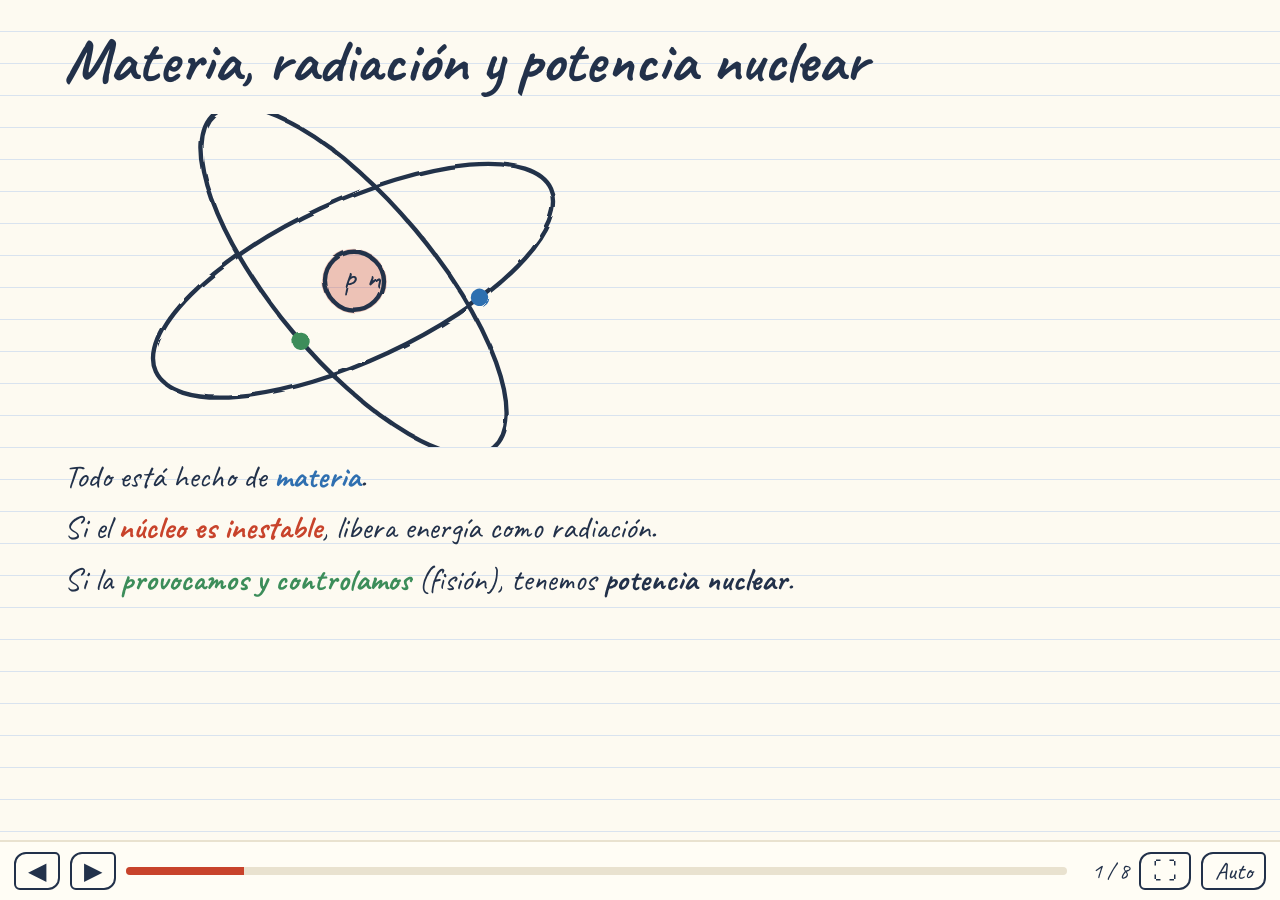
==== index.html @ 8aaf05f2 "feat: Agregando proyeto" ====
<!DOCTYPE html>
<html lang="es">
<head>
<meta charset="UTF-8">
<meta name="viewport" content="width=device-width, initial-scale=1, viewport-fit=cover">
<title>Radiación y potencia nuclear</title>
<link href="https://fonts.googleapis.com/css2?family=Caveat:wght@500;700&display=swap" rel="stylesheet">
<style>
:root{--paper:#fdfaf1;--ink:#22314a;--red:#c8432b;--blue:#2f6fb0;--green:#3c8d5a;--soft:#e9e2cf}
*{box-sizing:border-box}
html,body{margin:0;height:100%}
body{background:var(--paper);background-image:repeating-linear-gradient(to bottom,transparent 0 31px,#d9e3ef 31px 32px);color:var(--ink);font-family:'Caveat','Comic Sans MS',cursive;font-size:26px;overflow:hidden}
#stage{position:absolute;top:0;left:0;right:0;bottom:60px}
.scene{position:absolute;inset:3vh 5vw;opacity:0;transform:translateY(12px) rotate(-.3deg);transition:opacity .5s,transform .5s;pointer-events:none;overflow:auto;padding-bottom:20px}
.scene.on{opacity:1;transform:none;pointer-events:auto}
h1,h2{margin:0 0 .3em;line-height:1.1;font-weight:700}
h1{font-size:clamp(36px,7vw,62px)}
h2{font-size:clamp(30px,5.5vw,46px)}
h2::after{content:"";display:block;width:min(300px,70%);height:6px;margin-top:2px;background:url("data:image/svg+xml,%3Csvg xmlns='http://www.w3.org/2000/svg' viewBox='0 0 300 10'%3E%3Cpath d='M2 6 Q80 1 150 5 T298 4' stroke='%23c8432b' stroke-width='4' fill='none' stroke-linecap='round'/%3E%3C/svg%3E") no-repeat left/contain}
.note{font-size:clamp(23px,4vw,32px);line-height:1.35;margin:.25em 0}
.hl{color:var(--red);font-weight:700}.bl{color:var(--blue);font-weight:700}.gr{color:var(--green);font-weight:700}
.fig{width:100%;max-width:580px;height:auto;display:block;margin:.3em 0}
.t{font-family:Caveat,cursive;font-size:23px;fill:var(--ink);stroke:none}
.ink{fill:none;stroke:var(--ink);stroke-width:3;stroke-linecap:round;stroke-linejoin:round;stroke-dasharray:1;stroke-dashoffset:1;transition:stroke-dashoffset 1.1s ease}
.on .ink{stroke-dashoffset:0}
.ln{fill:none;stroke-dasharray:1;stroke-dashoffset:1;transition:stroke-dashoffset .8s ease}
.pop{opacity:0;transform:scale(.4);transform-box:fill-box;transform-origin:center;transition:all .5s cubic-bezier(.3,1.6,.5,1)}
.on .pop{opacity:1;transform:none}
.fade{opacity:0;transition:opacity .6s}
.on .fade{opacity:1}
.reveal{opacity:0;transform:translateX(-10px);transition:opacity .5s,transform .5s}
.on .reveal{opacity:1;transform:none}
.d1{transition-delay:.5s!important}.d2{transition-delay:1.2s!important}.d3{transition-delay:2s!important}.d4{transition-delay:2.8s!important}
.nd{opacity:0;transition:opacity .5s}.nd.v{opacity:1}
.box{display:inline-block;border:3px solid var(--ink);padding:.15em .6em;margin:.2em;border-radius:14px 6px 16px 8px/8px 16px 6px 14px;background:#fff9}
.row{display:flex;gap:10px;flex-wrap:wrap;align-items:center;margin:.5em 0}
.btn{font:inherit;font-size:22px;background:#fffdf5;border:2px solid var(--ink);border-radius:12px 5px 12px 6px;padding:2px 12px;cursor:pointer;color:var(--ink)}
.btn.sel,.btn:active{background:var(--ink);color:#fff}
.card{display:inline-block;min-width:150px;border:3px dashed var(--ink);border-radius:18px 8px 16px 10px/10px 18px 8px 16px;padding:.3em .7em;cursor:pointer;background:#fff8}
.card.sel{border-style:solid;background:#fff2d6}
input[type=range]{width:min(320px,80%);accent-color:var(--red)}
.bar{height:16px;border:2px solid var(--ink);border-radius:8px;overflow:hidden;max-width:320px;background:#fff}
.bar i{display:block;height:100%;width:0;background:var(--green);transition:width .4s}
.ck{display:inline-block;width:28px;height:28px;border:3px solid var(--ink);border-radius:6px;vertical-align:middle;margin-right:8px;position:relative}
.item.on .ck::after{content:"✓";position:absolute;left:4px;top:-8px;font-size:34px;color:var(--red)}
.item{display:block;font-size:28px;background:none;border:none;font-family:inherit;color:var(--ink);cursor:pointer;padding:4px 0;text-align:left}
@keyframes spin{to{transform:rotate(360deg)}}
.blades{transform-box:view-box;transform-origin:280px 110px;animation:spin 1.2s linear infinite;animation-play-state:paused}
.blades.go{animation-play-state:running}
#nav{position:fixed;bottom:0;left:0;right:0;height:60px;display:flex;align-items:center;gap:10px;padding:0 14px;background:#fffdf5;border-top:2px solid var(--soft)}
#nav .btn{font-size:24px}
#fillw{flex:1;height:8px;background:var(--soft);border-radius:6px;overflow:hidden}
#fill{height:100%;width:0;background:var(--red);transition:width .3s}
#cnt{font-size:22px;min-width:52px;text-align:right}
</style>
</head>
<body>
<svg width="0" height="0" style="position:absolute">
  <filter id="rough" x="-5%" y="-5%" width="110%" height="110%"><feTurbulence type="fractalNoise" baseFrequency="0.04" numOctaves="2" seed="4"/><feDisplacementMap in="SourceGraphic" scale="3"/></filter>
</svg>

<div id="stage">

<!-- 1 -->
<section class="scene on">
  <h1>Materia, radiación y potencia nuclear</h1>
  <svg class="fig" viewBox="0 0 400 230"><g filter="url(#rough)">
    <g transform="rotate(-25 200 115)">
      <path id="o1" d="M50 115a150 55 0 1 0 300 0a150 55 0 1 0-300 0" class="ink" pathLength="1"/>
      <circle r="6" fill="#2f6fb0" stroke="none"><animateMotion dur="3.2s" repeatCount="indefinite"><mpath href="#o1"/></animateMotion></circle>
    </g>
    <g transform="rotate(50 200 115)">
      <path id="o2" d="M50 115a150 55 0 1 0 300 0a150 55 0 1 0-300 0" class="ink" pathLength="1" style="transition-delay:.3s"/>
      <circle r="6" fill="#3c8d5a" stroke="none"><animateMotion dur="4.4s" repeatCount="indefinite"><mpath href="#o2"/></animateMotion></circle>
    </g>
    <circle cx="200" cy="115" r="22" fill="#c8432b" fill-opacity=".3" stroke="none" class="pop d2"/>
    <path d="M180 115a20 20 0 1 0 40 0a20 20 0 1 0-40 0" class="ink" pathLength="1" style="transition-delay:.8s"/>
    <text x="193" y="120" class="t fade d3">p n</text>
  </g></svg>
  <p class="note reveal d1">Todo está hecho de <span class="bl">materia</span>.</p>
  <p class="note reveal d2">Si el <span class="hl">núcleo es inestable</span>, libera energía como radiación.</p>
  <p class="note reveal d3">Si la <span class="gr">provocamos y controlamos</span> (fisión), tenemos <b>potencia nuclear</b>.</p>
</section>

<!-- 2 -->
<section class="scene">
  <h2>Radiación: ¿qué la detiene?</h2>
  <p class="note">Toca un material y mira qué partículas atraviesan.</p>
  <div class="row">
    <button class="btn mbtn" data-m="papel">papel</button>
    <button class="btn mbtn" data-m="aluminio">aluminio</button>
    <button class="btn mbtn" data-m="plomo">plomo</button>
  </div>
  <svg class="fig" viewBox="0 0 420 210"><g filter="url(#rough)">
    <circle cx="60" cy="110" r="26" fill="#c8432b" fill-opacity=".2" stroke="none" class="pop"/>
    <text x="52" y="117" class="t">núcleo</text>
    <path id="r-a" pathLength="100" stroke="#c8432b" stroke-width="5" fill="none" stroke-linecap="round"/>
    <path id="r-b" pathLength="100" stroke="#2f6fb0" stroke-width="3" fill="none" stroke-linecap="round"/>
    <path id="r-g" pathLength="100" stroke="#3c8d5a" stroke-width="3" fill="none" stroke-linecap="round"/>
    <rect id="bar" x="164" y="30" width="12" height="165" rx="2" stroke="#22314a" stroke-width="2"/>
    <text id="bartxt" x="150" y="25" class="t"></text>
    <text x="300" y="22" class="t">α  β  γ</text>
  </g></svg>
  <p class="note" id="res"></p>
  <p class="note reveal d2">Las <span class="hl">α</span> son núcleos de helio y son pesadas: se frenan con papel. Las <span class="bl">β</span> son electrones: aluminio. Las <span class="gr">γ</span> son ondas: necesitan plomo o concreto.</p>
</section>

<!-- 3 -->
<section class="scene">
  <h2>Fisión: la cadena</h2>
  <p class="note">Toca “siguiente generación” y mira cómo se multiplican los neutrones.</p>
  <div class="row"><button class="btn" id="fire">▶ Siguiente generación</button><button class="btn" id="fres">↺ Reiniciar</button></div>
  <svg class="fig" id="fis" viewBox="0 0 520 240"><g filter="url(#rough)">
    <text x="10" y="36" class="t">n →</text>
  </g></svg>
  <p class="note" id="ftxt">Un neutrón parte un núcleo de U-235.</p>
  <p class="note">Salen <span class="hl">2 o 3 neutrones</span> nuevos. Con <b>masa crítica</b> cada generación tiene más que la anterior.</p>
</section>

<!-- 4 -->
<section class="scene">
  <h2>Bomba vs reactor</h2>
  <p class="note">Misma física. La diferencia es el control: mueve las <b>barras de control</b>.</p>
  <div class="row"><span class="note">Barras dentro:</span><input type="range" id="rod" min="0" max="100" value="0"><b id="rodv" class="note">0%</b></div>
  <svg class="fig" viewBox="0 0 520 250"><g filter="url(#rough)">
    <rect x="30" y="30" width="170" height="200" rx="10" class="ink" pathLength="1"/>
    <rect x="50" y="50" width="130" height="160" fill="#c8432b" fill-opacity=".12" stroke="none"/>
    <rect id="rod1" x="72" y="34" width="20" height="10" fill="#22314a"/>
    <rect id="rod2" x="128" y="34" width="20" height="10" fill="#22314a"/>
    <text x="40" y="250" class="t">reactor</text>
    <path d="M250 200 H500 M250 180 V200" class="ink" pathLength="1"/>
    <text id="kt" x="250" y="40" class="t"></text>
    <rect id="b0" x="270" y="180" width="26" height="10" fill="#2f6fb0"/>
    <rect id="b1" x="308" y="180" width="26" height="10" fill="#2f6fb0"/>
    <rect id="b2" x="346" y="180" width="26" height="10" fill="#2f6fb0"/>
    <rect id="b3" x="384" y="180" width="26" height="10" fill="#2f6fb0"/>
    <rect id="b4" x="422" y="180" width="26" height="10" fill="#2f6fb0"/>
    <rect id="b5" x="460" y="180" width="26" height="10" fill="#2f6fb0"/>
  </g></svg>
  <p class="note" id="ktxt"></p>
  <p class="note reveal">Sin control, en una bomba k es mayor que 1 y la cadena crece sin freno.</p>
</section>

<!-- 5 -->
<section class="scene">
  <h2>El reactor es una máquina de vapor</h2>
  <p class="note">Solo cambia la fuente de calor. Enciende el reactor y sigue la energía.</p>
  <div class="row"><button class="btn" id="rOn">Encender reactor</button></div>
  <svg class="fig" viewBox="0 0 600 230"><g filter="url(#rough)">
    <rect x="20" y="70" width="110" height="100" rx="10" class="ink" pathLength="1"/>
    <text x="34" y="125" class="t" fill="#c8432b">reactor</text>
    <path id="steam" d="M130 100 H250" stroke="#7fb2e0" stroke-width="10" fill="none" stroke-linecap="round" opacity=".5"/>
    <g id="vap"><circle r="5" fill="#2f6fb0" stroke="none"><animateMotion dur="1.4s" repeatCount="indefinite"><mpath href="#steam"/></animateMotion></circle>
    <circle r="5" fill="#2f6fb0" stroke="none"><animateMotion dur="1.4s" begin="-.7s" repeatCount="indefinite"><mpath href="#steam"/></animateMotion></circle></g>
    <text x="140" y="88" class="t" fill="#2f6fb0">vapor</text>
    <circle cx="280" cy="110" r="40" class="ink" pathLength="1"/>
    <g id="blades" class="blades"><path d="M280 110 L310 90 M280 110 L270 140 M280 110 L250 115 M280 110 L300 130" stroke="#22314a" stroke-width="5" stroke-linecap="round"/></g>
    <text x="250" y="180" class="t">turbina</text>
    <path d="M320 110 H340" class="ink" pathLength="1"/>
    <rect x="340" y="75" width="90" height="70" rx="8" class="ink" pathLength="1"/>
    <text x="350" y="116" class="t" fill="#3c8d5a">generador</text>
    <path d="M430 110 H480" class="ink" pathLength="1"/>
    <path d="M480 115 L500 115 L505 100 L515 100 Z" fill="none" stroke="#22314a" stroke-width="3"/>
    <path id="bulbg" d="M 480 60 Q 530 30 550 60 M485 40 L 500 55 M 540 40 L 525 55" stroke="#f2c94c" stroke-width="3" fill="none" opacity="0"/>
    <circle id="bulb" cx="510" cy="130" r="22" fill="none" stroke="#22314a" stroke-width="3"/>
    <text x="480" y="180" class="t" fill="#3c8d5a">luz</text>
  </g></svg>
  <p class="note reveal d1">La turbina mueve el generador y ahí se produce la <span class="gr">electricidad</span>.</p>
</section>

<!-- 6 -->
<section class="scene">
  <h2>Medicina</h2>
  <p class="note">Elige una aplicación:</p>
  <div class="row" id="cards">
    <span class="card sel" data-k="diag">diagnóstico</span>
    <span class="card" data-k="rad">radioterapia</span>
    <span class="card" data-k="tir">yodo-131</span>
    <span class="card" data-k="est">esterilización</span>
  </div>
  <svg class="fig" id="medsvg" viewBox="0 0 420 220"></svg>
  <p class="note" id="medtxt"></p>
  <p class="note hl">Siempre con dosis controlada.</p>
</section>

<!-- 7 -->
<section class="scene">
  <h2>Fórmulas clave</h2>
  <p class="note" style="font-size:clamp(44px,9vw,76px)"><span class="hl">E = m c²</span></p>
  <div class="row"><span class="note">masa:</span><input type="range" id="mass" min="0" max="10" step="0.5" value="1"><b id="massv" class="note">1 g</b></div>
  <p class="note" id="eout"></p>
  <div class="row"><span class="note">trabajo útil (de 100 J de calor):</span><input type="range" id="util" min="0" max="60" value="30"><b id="utilv" class="note">30 J</b></div>
  <div class="bar" style="max-width:340px"><i id="effbar"></i></div>
  <p class="note">Eficiencia = trabajo útil / calor de entrada: <b id="eff"></b></p>
  <p class="note reveal">En reacciones nucleares se conservan <span class="bl">A</span> (número másico) y la <span class="bl">carga</span>.</p>
</section>

<!-- 8 -->
<section class="scene">
  <h2>Para repasar</h2>
  <p class="note">Marca lo que ya puedes explicar:</p>
  <button class="item" data-i><span class="ck"></span>fisión y cadena</button>
  <button class="item" data-i><span class="ck"></span>masa crítica y exponencial</button>
  <button class="item" data-i><span class="ck"></span>bomba vs reactor (control)</button>
  <button class="item" data-i><span class="ck"></span>reactor → vapor → turbina → luz</button>
  <button class="item" data-i><span class="ck"></span>α, β y γ con sus barreras</button>
  <p class="note" id="done">Pregúntate: ¿qué controla la cadena?</p>
</section>

</div>

<div id="nav">
  <button class="btn" id="prev">◀</button>
  <button class="btn" id="next">▶</button>
  <div id="fillw"><div id="fill"></div></div>
  <span id="cnt">1 / 8</span>
  <button class="btn" id="full" title="Pantalla completa">⛶</button>
  <button class="btn" id="auto">Auto</button>
</div>

<script>
const $=s=>document.querySelector(s), $$=s=>[...document.querySelectorAll(s)];
const NS='http://www.w3.org/2000/svg';
const mk=(t,a)=>{const e=document.createElementNS(NS,t);for(const k in a)e.setAttribute(k,a[k]);return e};

/* ---------- navegación ---------- */
const scenes=$$('.scene');let cur=0,auto=false,timer=null;
function show(i){cur=(i+scenes.length)%scenes.length;scenes.forEach((s,k)=>s.classList.toggle('on',k===cur));
  $('#cnt').textContent=(cur+1)+' / '+scenes.length;$('#fill').style.width=((cur+1)/scenes.length*100)+'%';$('#auto').classList.toggle('sel',auto);}
function go(d){show(cur+d)}
$('#next').onclick=()=>go(1);$('#prev').onclick=()=>go(-1);
$('#auto').onclick=()=>{auto=!auto;clearInterval(timer);if(auto)timer=setInterval(()=>go(1),14000);show(cur)};
document.addEventListener('keydown',e=>{if(e.key==='ArrowRight'||e.key===' ')go(1);if(e.key==='ArrowLeft')go(-1);if(e.key==='f'||e.key==='F')toggleFull()});
function toggleFull(){if(!document.fullscreenElement){(document.documentElement.requestFullscreen||(()=>{})).call(document.documentElement)}else{document.exitFullscreen()}}
$('#full').onclick=toggleFull;
let tx=null;document.addEventListener('touchstart',e=>tx=e.touches[0].clientX);
document.addEventListener('touchend',e=>{if(tx===null)return;const d=e.changedTouches[0].clientX-tx;if(Math.abs(d)>60)go(d<0?1:-1);tx=null});

/* ---------- 2: radiación ---------- */
const RAYS=[{id:'a',y:90,amp:0,n:'α'},{id:'b',y:130,amp:5,n:'β'},{id:'g',y:170,amp:9,n:'γ'}];
const MAT={papel:{x:170,c:'#e8d9b0',s:['a']},aluminio:{x:235,c:'#b9c6d3',s:['a','b']},plomo:{x:300,c:'#6b6b78',s:['a','b','g']}};
RAYS.forEach(r=>{let d=`M90 ${r.y}`;for(let x=94;x<=400;x+=4)d+=` L${x} ${(r.y+r.amp*Math.sin(x/5)).toFixed(1)}`;$('#r-'+r.id).setAttribute('d',d)});
function setMat(k){const M=MAT[k],bar=$('#bar');bar.setAttribute('x',M.x-6);bar.setAttribute('fill',M.c);
  const bt=$('#bartxt');bt.setAttribute('x',M.x-22);bt.textContent=k;
  const pass=[],stop=[];
  RAYS.forEach(r=>{const hit=M.s.includes(r.id),p=$('#r-'+r.id);
    p.setAttribute('stroke-dasharray',(hit?(M.x-90)/310*100:100).toFixed(1)+' 100');
    (hit?stop:pass).push(r.n)});
  $('#res').innerHTML=`<span class="gr">Atraviesan: ${pass.length?pass.join(', '):'ninguna'}</span> · <span class="hl">Se detienen: ${stop.join(', ')}</span>`;
  $$('.mbtn').forEach(b=>b.classList.toggle('sel',b.dataset.m===k));}
$$('.mbtn').forEach(b=>b.onclick=()=>setMat(b.dataset.m));setMat('papel');

/* ---------- 3: fisión ---------- */
const fis=$('#fis'),X=[60,190,320,450];
const Y=g=>Array.from({length:2**g},(_,i)=>30+(i+.5)*(190/2**g));
for(let g=0;g<4;g++)Y(g).forEach(y=>fis.appendChild(mk('circle',{cx:X[g],cy:y,r:13,fill:'#2f6fb0','fill-opacity':.25,stroke:'#2f6fb0','stroke-width':3,class:'nd g'+g+(g===0?' v':'')})));
let fgen=0;
const FT=['Un neutrón parte un núcleo de U-235.','Cada núcleo partido libera 2 neutrones: ya son 2 núcleos nuevos.','Ahora hay 4 neutrones buscando núcleos: la cadena se multiplica.','8 núcleos partidos. Con masa crítica la cadena sigue creciendo de forma exponencial.'];
$('#fire').onclick=()=>{if(fgen>=3)return;const g=fgen;
  for(let i=0;i<2**g;i++)for(let k=0;k<2;k++){const j=2*i+k;
    const p=mk('path',{d:`M${X[g]+13} ${Y(g)[i]} L${X[g+1]-13} ${Y(g+1)[j]}`,class:'ln',pathLength:1,stroke:'#c8432b','stroke-width':3,'stroke-linecap':'round'});
    fis.appendChild(p);requestAnimationFrame(()=>requestAnimationFrame(()=>p.style.strokeDashoffset=0));}
  fis.querySelectorAll('.g'+(g+1)).forEach(c=>c.classList.add('v'));
  fgen++;$('#ftxt').textContent=FT[fgen];};
$('#fres').onclick=()=>{fis.querySelectorAll('.ln').forEach(e=>e.remove());fis.querySelectorAll('.nd').forEach(c=>c.classList.toggle('v',c.classList.contains('g0')));fgen=0;$('#ftxt').textContent=FT[0];};

/* ---------- 4: bomba vs reactor ---------- */
function upd4(){const r=+$('#rod').value,k=1.6-1.2*(r/100);
  $('#rodv').textContent=r+'%';
  $('#rod1').setAttribute('height',10+r/100*120);$('#rod2').setAttribute('height',10+r/100*120);
  for(let g=0;g<6;g++){const N=10*k**g,h=Math.min(N,120)/120*150;const b=$('#b'+g);b.setAttribute('y',180-h);b.setAttribute('height',Math.max(h,4));}
  const st=k<0.95?'<span class="gr">se apaga</span>':k<=1.05?'<span class="bl">estable (k ≈ 1)</span>':'<span class="hl">crece</span>';
  $('#kt').textContent='k = '+k.toFixed(2);
  $('#ktxt').innerHTML='Cada generación multiplica neutrones por k. Ahora la cadena '+st+'.';}
$('#rod').oninput=upd4;upd4();

/* ---------- 5: central ---------- */
let reactorOn=false;
$('#rOn').onclick=()=>{reactorOn=!reactorOn;
  $('#rOn').textContent=reactorOn?'Apagar reactor':'Encender reactor';
  $('#blades').classList.toggle('go',reactorOn);
  $('#vap').style.opacity=reactorOn?1:0;
  $('#bulb').setAttribute('fill',reactorOn?'#f2c94c':'none');
  $('#bulbg').setAttribute('opacity',reactorOn?1:0);};

/* ---------- 6: medicina ---------- */
const MED={
 diag:{svg:`<circle cx="200" cy="50" r="22" class="ink" pathLength="1"/><path d="M200 75 L200 150 M200 100 L160 130 M200 100 L240 130 M200 150 L170 200 M200 150 L230 200" class="ink" pathLength="1"/><circle cx="200" cy="105" r="10" fill="#c8432b" stroke="none"><animate attributeName="r" values="6;16;6" dur="1.6s" repeatCount="indefinite"/></circle><path d="M300 40 H380 V110 H300 Z" class="ink" pathLength="1"/><text x="300" y="150" class="t">cámara</text><path d="M240 105 L300 80" stroke="#c8432b" stroke-dasharray="4 6" fill="none" stroke-width="2"/>`,
  t:'El paciente recibe un trazador (Tc-99m o F-18) que emite rayos gamma. Una cámara los detecta y forma la imagen del órgano.'},
 rad:{svg:`<circle cx="330" cy="110" r="32" class="ink" pathLength="1"/><text x="312" y="115" class="t">tumor</text><path d="M30 40 L300 100 M30 110 L300 110 M30 180 L300 120 M30 75 L300 105" stroke="#c8432b" stroke-width="3" fill="none" class="ink" pathLength="1"/><text x="40" y="208" class="t">haces desde varios ángulos</text>`,
  t:'Los haces se cruzan sobre el tumor. Así la dosis se concentra en el tumor y el tejido sano recibe menos.'},
 tir:{svg:`<path d="M140 60 Q 180 30 210 60 Q 240 30 280 60 Q 300 100 260 130 Q 230 150 210 120 Q 190 150 160 130 Q 120 100 140 60 Z" class="ink" pathLength="1"/><text x="190" y="100" class="t">I-131</text><path d="M30 190 H390" stroke="#22314a" stroke-width="2" fill="none" stroke-dasharray="6 6"/><text x="20" y="215" class="t">cuello</text>`,
  t:'El tiroides absorbe yodo. El yodo-131 emite radiación que destruye las células hiperactivas y deja casi intacto el resto.'},
 est:{svg:`<rect x="150" y="60" width="120" height="90" rx="6" class="ink" pathLength="1"/><path d="M40 80 Q 60 60 80 80 T 120 80 M40 110 Q 60 90 80 110 T 120 110 M40 140 Q 60 120 80 140 T 120 140" stroke="#2f6fb0" fill="none" stroke-width="2" class="ink" pathLength="1"/><path d="M290 80 Q 310 60 330 80 T 370 80 M290 110 Q 310 90 330 110 T 370 110 M290 140 Q 310 120 330 140 T 370 140" stroke="#c8432b" fill="none" stroke-width="2" class="ink" pathLength="1"/><text x="165" y="115" class="t">instrumental</text>`,
  t:'La radiación elimina bacterias y virus dentro del paquete sellado, sin calentar y sin dejar residuos químicos.'}};
function showMed(k){$$('#cards .card').forEach(c=>c.classList.toggle('sel',c.dataset.k===k));
  $('#medsvg').innerHTML=`<g filter="url(#rough)">${MED[k].svg}</g>`;
  $('#medtxt').textContent=MED[k].t;}
$$('#cards .card').forEach(c=>c.onclick=()=>showMed(c.dataset.k));showMed('diag');

/* ---------- 7: fórmulas ---------- */
function upd7(){const m=+$('#mass').value;$('#massv').textContent=m+' g';
  const E=m/1000*8.988e16,kt=E/4.184e12;
  $('#eout').innerHTML=`E = ${E.toExponential(2)} J &nbsp;≈ ${kt.toFixed(1)} kilotones de TNT`;}
function upd7b(){const u=+$('#util').value;$('#utilv').textContent=u+' J';
  $('#effbar').style.width=u/60*100+'%';$('#eff').textContent=u+' %';}
$('#mass').oninput=upd7;$('#util').oninput=upd7b;upd7();upd7b();

/* ---------- 8: repaso ---------- */
$$('.item').forEach(b=>b.onclick=()=>{b.classList.toggle('on');
  const n=$$('.item.on').length;
  $('#done').textContent=n===5?'¡Listo! Ahora explícalo con tus palabras antes del parcial.':'Pregúntate: ¿qué controla la cadena?';});

show(0);
</script>
</body>
</html>
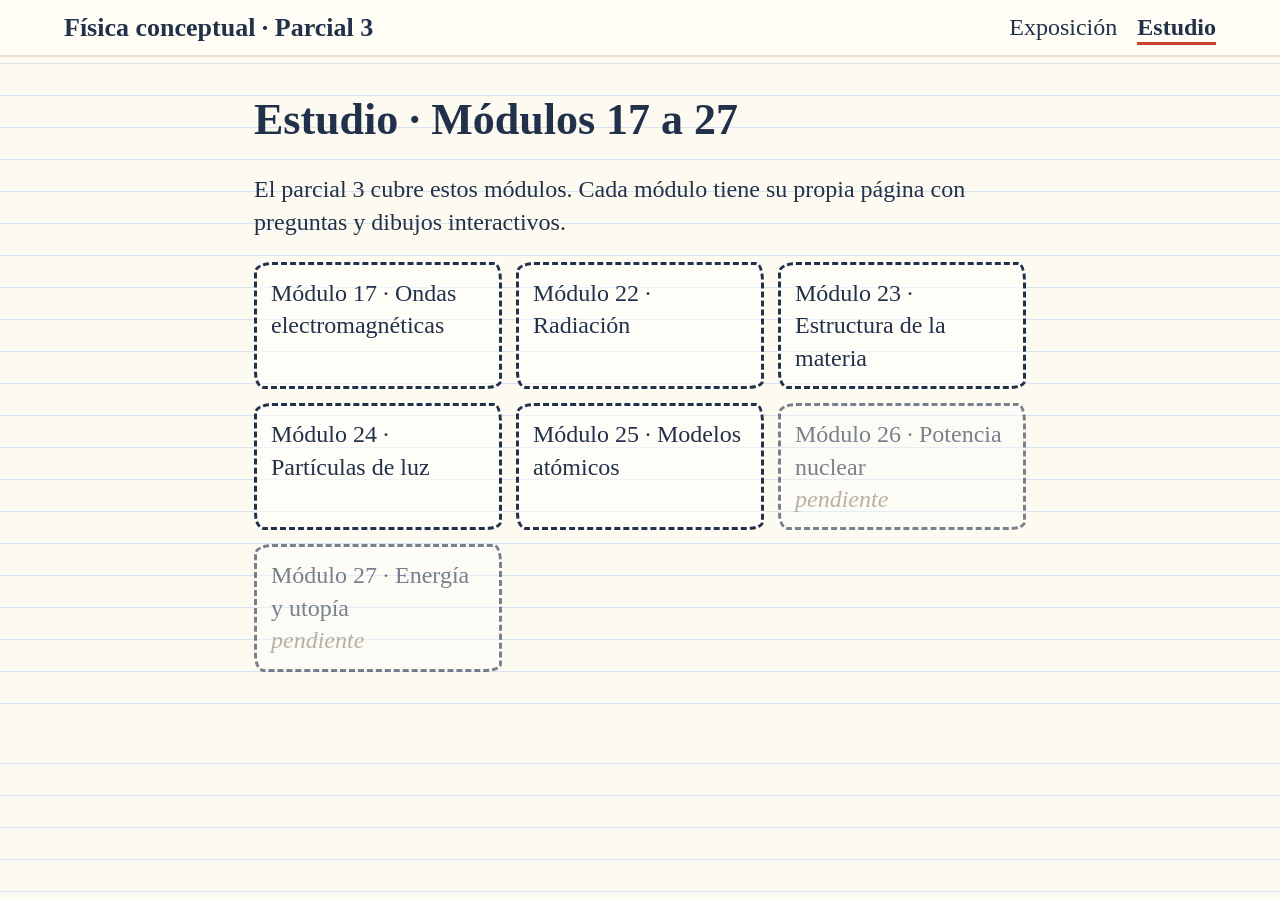
==== commit 344446a5: "update: ACtualizando pagina web" ====
--- a/index.html
+++ b/index.html
@@ -2,316 +2,20 @@
 <html lang="es">
 <head>
 <meta charset="UTF-8">
-<meta name="viewport" content="width=device-width, initial-scale=1, viewport-fit=cover">
-<title>Radiación y potencia nuclear</title>
-<link href="https://fonts.googleapis.com/css2?family=Caveat:wght@500;700&display=swap" rel="stylesheet">
-<style>
-:root{--paper:#fdfaf1;--ink:#22314a;--red:#c8432b;--blue:#2f6fb0;--green:#3c8d5a;--soft:#e9e2cf}
-*{box-sizing:border-box}
-html,body{margin:0;height:100%}
-body{background:var(--paper);background-image:repeating-linear-gradient(to bottom,transparent 0 31px,#d9e3ef 31px 32px);color:var(--ink);font-family:'Caveat','Comic Sans MS',cursive;font-size:26px;overflow:hidden}
-#stage{position:absolute;top:0;left:0;right:0;bottom:60px}
-.scene{position:absolute;inset:3vh 5vw;opacity:0;transform:translateY(12px) rotate(-.3deg);transition:opacity .5s,transform .5s;pointer-events:none;overflow:auto;padding-bottom:20px}
-.scene.on{opacity:1;transform:none;pointer-events:auto}
-h1,h2{margin:0 0 .3em;line-height:1.1;font-weight:700}
-h1{font-size:clamp(36px,7vw,62px)}
-h2{font-size:clamp(30px,5.5vw,46px)}
-h2::after{content:"";display:block;width:min(300px,70%);height:6px;margin-top:2px;background:url("data:image/svg+xml,%3Csvg xmlns='http://www.w3.org/2000/svg' viewBox='0 0 300 10'%3E%3Cpath d='M2 6 Q80 1 150 5 T298 4' stroke='%23c8432b' stroke-width='4' fill='none' stroke-linecap='round'/%3E%3C/svg%3E") no-repeat left/contain}
-.note{font-size:clamp(23px,4vw,32px);line-height:1.35;margin:.25em 0}
-.hl{color:var(--red);font-weight:700}.bl{color:var(--blue);font-weight:700}.gr{color:var(--green);font-weight:700}
-.fig{width:100%;max-width:580px;height:auto;display:block;margin:.3em 0}
-.t{font-family:Caveat,cursive;font-size:23px;fill:var(--ink);stroke:none}
-.ink{fill:none;stroke:var(--ink);stroke-width:3;stroke-linecap:round;stroke-linejoin:round;stroke-dasharray:1;stroke-dashoffset:1;transition:stroke-dashoffset 1.1s ease}
-.on .ink{stroke-dashoffset:0}
-.ln{fill:none;stroke-dasharray:1;stroke-dashoffset:1;transition:stroke-dashoffset .8s ease}
-.pop{opacity:0;transform:scale(.4);transform-box:fill-box;transform-origin:center;transition:all .5s cubic-bezier(.3,1.6,.5,1)}
-.on .pop{opacity:1;transform:none}
-.fade{opacity:0;transition:opacity .6s}
-.on .fade{opacity:1}
-.reveal{opacity:0;transform:translateX(-10px);transition:opacity .5s,transform .5s}
-.on .reveal{opacity:1;transform:none}
-.d1{transition-delay:.5s!important}.d2{transition-delay:1.2s!important}.d3{transition-delay:2s!important}.d4{transition-delay:2.8s!important}
-.nd{opacity:0;transition:opacity .5s}.nd.v{opacity:1}
-.box{display:inline-block;border:3px solid var(--ink);padding:.15em .6em;margin:.2em;border-radius:14px 6px 16px 8px/8px 16px 6px 14px;background:#fff9}
-.row{display:flex;gap:10px;flex-wrap:wrap;align-items:center;margin:.5em 0}
-.btn{font:inherit;font-size:22px;background:#fffdf5;border:2px solid var(--ink);border-radius:12px 5px 12px 6px;padding:2px 12px;cursor:pointer;color:var(--ink)}
-.btn.sel,.btn:active{background:var(--ink);color:#fff}
-.card{display:inline-block;min-width:150px;border:3px dashed var(--ink);border-radius:18px 8px 16px 10px/10px 18px 8px 16px;padding:.3em .7em;cursor:pointer;background:#fff8}
-.card.sel{border-style:solid;background:#fff2d6}
-input[type=range]{width:min(320px,80%);accent-color:var(--red)}
-.bar{height:16px;border:2px solid var(--ink);border-radius:8px;overflow:hidden;max-width:320px;background:#fff}
-.bar i{display:block;height:100%;width:0;background:var(--green);transition:width .4s}
-.ck{display:inline-block;width:28px;height:28px;border:3px solid var(--ink);border-radius:6px;vertical-align:middle;margin-right:8px;position:relative}
-.item.on .ck::after{content:"✓";position:absolute;left:4px;top:-8px;font-size:34px;color:var(--red)}
-.item{display:block;font-size:28px;background:none;border:none;font-family:inherit;color:var(--ink);cursor:pointer;padding:4px 0;text-align:left}
-@keyframes spin{to{transform:rotate(360deg)}}
-.blades{transform-box:view-box;transform-origin:280px 110px;animation:spin 1.2s linear infinite;animation-play-state:paused}
-.blades.go{animation-play-state:running}
-#nav{position:fixed;bottom:0;left:0;right:0;height:60px;display:flex;align-items:center;gap:10px;padding:0 14px;background:#fffdf5;border-top:2px solid var(--soft)}
-#nav .btn{font-size:24px}
-#fillw{flex:1;height:8px;background:var(--soft);border-radius:6px;overflow:hidden}
-#fill{height:100%;width:0;background:var(--red);transition:width .3s}
-#cnt{font-size:22px;min-width:52px;text-align:right}
-</style>
+<meta name="viewport" content="width=device-width, initial-scale=1">
+<title>Física conceptual · Parcial 3</title>
+<link rel="stylesheet" href="css/estilo.css">
 </head>
 <body>
-<svg width="0" height="0" style="position:absolute">
-  <filter id="rough" x="-5%" y="-5%" width="110%" height="110%"><feTurbulence type="fractalNoise" baseFrequency="0.04" numOctaves="2" seed="4"/><feDisplacementMap in="SourceGraphic" scale="3"/></filter>
-</svg>
-
-<div id="stage">
-
-<!-- 1 -->
-<section class="scene on">
-  <h1>Materia, radiación y potencia nuclear</h1>
-  <svg class="fig" viewBox="0 0 400 230"><g filter="url(#rough)">
-    <g transform="rotate(-25 200 115)">
-      <path id="o1" d="M50 115a150 55 0 1 0 300 0a150 55 0 1 0-300 0" class="ink" pathLength="1"/>
-      <circle r="6" fill="#2f6fb0" stroke="none"><animateMotion dur="3.2s" repeatCount="indefinite"><mpath href="#o1"/></animateMotion></circle>
-    </g>
-    <g transform="rotate(50 200 115)">
-      <path id="o2" d="M50 115a150 55 0 1 0 300 0a150 55 0 1 0-300 0" class="ink" pathLength="1" style="transition-delay:.3s"/>
-      <circle r="6" fill="#3c8d5a" stroke="none"><animateMotion dur="4.4s" repeatCount="indefinite"><mpath href="#o2"/></animateMotion></circle>
-    </g>
-    <circle cx="200" cy="115" r="22" fill="#c8432b" fill-opacity=".3" stroke="none" class="pop d2"/>
-    <path d="M180 115a20 20 0 1 0 40 0a20 20 0 1 0-40 0" class="ink" pathLength="1" style="transition-delay:.8s"/>
-    <text x="193" y="120" class="t fade d3">p n</text>
-  </g></svg>
-  <p class="note reveal d1">Todo está hecho de <span class="bl">materia</span>.</p>
-  <p class="note reveal d2">Si el <span class="hl">núcleo es inestable</span>, libera energía como radiación.</p>
-  <p class="note reveal d3">Si la <span class="gr">provocamos y controlamos</span> (fisión), tenemos <b>potencia nuclear</b>.</p>
-</section>
-
-<!-- 2 -->
-<section class="scene">
-  <h2>Radiación: ¿qué la detiene?</h2>
-  <p class="note">Toca un material y mira qué partículas atraviesan.</p>
-  <div class="row">
-    <button class="btn mbtn" data-m="papel">papel</button>
-    <button class="btn mbtn" data-m="aluminio">aluminio</button>
-    <button class="btn mbtn" data-m="plomo">plomo</button>
-  </div>
-  <svg class="fig" viewBox="0 0 420 210"><g filter="url(#rough)">
-    <circle cx="60" cy="110" r="26" fill="#c8432b" fill-opacity=".2" stroke="none" class="pop"/>
-    <text x="52" y="117" class="t">núcleo</text>
-    <path id="r-a" pathLength="100" stroke="#c8432b" stroke-width="5" fill="none" stroke-linecap="round"/>
-    <path id="r-b" pathLength="100" stroke="#2f6fb0" stroke-width="3" fill="none" stroke-linecap="round"/>
-    <path id="r-g" pathLength="100" stroke="#3c8d5a" stroke-width="3" fill="none" stroke-linecap="round"/>
-    <rect id="bar" x="164" y="30" width="12" height="165" rx="2" stroke="#22314a" stroke-width="2"/>
-    <text id="bartxt" x="150" y="25" class="t"></text>
-    <text x="300" y="22" class="t">α  β  γ</text>
-  </g></svg>
-  <p class="note" id="res"></p>
-  <p class="note reveal d2">Las <span class="hl">α</span> son núcleos de helio y son pesadas: se frenan con papel. Las <span class="bl">β</span> son electrones: aluminio. Las <span class="gr">γ</span> son ondas: necesitan plomo o concreto.</p>
-</section>
-
-<!-- 3 -->
-<section class="scene">
-  <h2>Fisión: la cadena</h2>
-  <p class="note">Toca “siguiente generación” y mira cómo se multiplican los neutrones.</p>
-  <div class="row"><button class="btn" id="fire">▶ Siguiente generación</button><button class="btn" id="fres">↺ Reiniciar</button></div>
-  <svg class="fig" id="fis" viewBox="0 0 520 240"><g filter="url(#rough)">
-    <text x="10" y="36" class="t">n →</text>
-  </g></svg>
-  <p class="note" id="ftxt">Un neutrón parte un núcleo de U-235.</p>
-  <p class="note">Salen <span class="hl">2 o 3 neutrones</span> nuevos. Con <b>masa crítica</b> cada generación tiene más que la anterior.</p>
-</section>
-
-<!-- 4 -->
-<section class="scene">
-  <h2>Bomba vs reactor</h2>
-  <p class="note">Misma física. La diferencia es el control: mueve las <b>barras de control</b>.</p>
-  <div class="row"><span class="note">Barras dentro:</span><input type="range" id="rod" min="0" max="100" value="0"><b id="rodv" class="note">0%</b></div>
-  <svg class="fig" viewBox="0 0 520 250"><g filter="url(#rough)">
-    <rect x="30" y="30" width="170" height="200" rx="10" class="ink" pathLength="1"/>
-    <rect x="50" y="50" width="130" height="160" fill="#c8432b" fill-opacity=".12" stroke="none"/>
-    <rect id="rod1" x="72" y="34" width="20" height="10" fill="#22314a"/>
-    <rect id="rod2" x="128" y="34" width="20" height="10" fill="#22314a"/>
-    <text x="40" y="250" class="t">reactor</text>
-    <path d="M250 200 H500 M250 180 V200" class="ink" pathLength="1"/>
-    <text id="kt" x="250" y="40" class="t"></text>
-    <rect id="b0" x="270" y="180" width="26" height="10" fill="#2f6fb0"/>
-    <rect id="b1" x="308" y="180" width="26" height="10" fill="#2f6fb0"/>
-    <rect id="b2" x="346" y="180" width="26" height="10" fill="#2f6fb0"/>
-    <rect id="b3" x="384" y="180" width="26" height="10" fill="#2f6fb0"/>
-    <rect id="b4" x="422" y="180" width="26" height="10" fill="#2f6fb0"/>
-    <rect id="b5" x="460" y="180" width="26" height="10" fill="#2f6fb0"/>
-  </g></svg>
-  <p class="note" id="ktxt"></p>
-  <p class="note reveal">Sin control, en una bomba k es mayor que 1 y la cadena crece sin freno.</p>
-</section>
-
-<!-- 5 -->
-<section class="scene">
-  <h2>El reactor es una máquina de vapor</h2>
-  <p class="note">Solo cambia la fuente de calor. Enciende el reactor y sigue la energía.</p>
-  <div class="row"><button class="btn" id="rOn">Encender reactor</button></div>
-  <svg class="fig" viewBox="0 0 600 230"><g filter="url(#rough)">
-    <rect x="20" y="70" width="110" height="100" rx="10" class="ink" pathLength="1"/>
-    <text x="34" y="125" class="t" fill="#c8432b">reactor</text>
-    <path id="steam" d="M130 100 H250" stroke="#7fb2e0" stroke-width="10" fill="none" stroke-linecap="round" opacity=".5"/>
-    <g id="vap"><circle r="5" fill="#2f6fb0" stroke="none"><animateMotion dur="1.4s" repeatCount="indefinite"><mpath href="#steam"/></animateMotion></circle>
-    <circle r="5" fill="#2f6fb0" stroke="none"><animateMotion dur="1.4s" begin="-.7s" repeatCount="indefinite"><mpath href="#steam"/></animateMotion></circle></g>
-    <text x="140" y="88" class="t" fill="#2f6fb0">vapor</text>
-    <circle cx="280" cy="110" r="40" class="ink" pathLength="1"/>
-    <g id="blades" class="blades"><path d="M280 110 L310 90 M280 110 L270 140 M280 110 L250 115 M280 110 L300 130" stroke="#22314a" stroke-width="5" stroke-linecap="round"/></g>
-    <text x="250" y="180" class="t">turbina</text>
-    <path d="M320 110 H340" class="ink" pathLength="1"/>
-    <rect x="340" y="75" width="90" height="70" rx="8" class="ink" pathLength="1"/>
-    <text x="350" y="116" class="t" fill="#3c8d5a">generador</text>
-    <path d="M430 110 H480" class="ink" pathLength="1"/>
-    <path d="M480 115 L500 115 L505 100 L515 100 Z" fill="none" stroke="#22314a" stroke-width="3"/>
-    <path id="bulbg" d="M 480 60 Q 530 30 550 60 M485 40 L 500 55 M 540 40 L 525 55" stroke="#f2c94c" stroke-width="3" fill="none" opacity="0"/>
-    <circle id="bulb" cx="510" cy="130" r="22" fill="none" stroke="#22314a" stroke-width="3"/>
-    <text x="480" y="180" class="t" fill="#3c8d5a">luz</text>
-  </g></svg>
-  <p class="note reveal d1">La turbina mueve el generador y ahí se produce la <span class="gr">electricidad</span>.</p>
-</section>
-
-<!-- 6 -->
-<section class="scene">
-  <h2>Medicina</h2>
-  <p class="note">Elige una aplicación:</p>
-  <div class="row" id="cards">
-    <span class="card sel" data-k="diag">diagnóstico</span>
-    <span class="card" data-k="rad">radioterapia</span>
-    <span class="card" data-k="tir">yodo-131</span>
-    <span class="card" data-k="est">esterilización</span>
-  </div>
-  <svg class="fig" id="medsvg" viewBox="0 0 420 220"></svg>
-  <p class="note" id="medtxt"></p>
-  <p class="note hl">Siempre con dosis controlada.</p>
-</section>
-
-<!-- 7 -->
-<section class="scene">
-  <h2>Fórmulas clave</h2>
-  <p class="note" style="font-size:clamp(44px,9vw,76px)"><span class="hl">E = m c²</span></p>
-  <div class="row"><span class="note">masa:</span><input type="range" id="mass" min="0" max="10" step="0.5" value="1"><b id="massv" class="note">1 g</b></div>
-  <p class="note" id="eout"></p>
-  <div class="row"><span class="note">trabajo útil (de 100 J de calor):</span><input type="range" id="util" min="0" max="60" value="30"><b id="utilv" class="note">30 J</b></div>
-  <div class="bar" style="max-width:340px"><i id="effbar"></i></div>
-  <p class="note">Eficiencia = trabajo útil / calor de entrada: <b id="eff"></b></p>
-  <p class="note reveal">En reacciones nucleares se conservan <span class="bl">A</span> (número másico) y la <span class="bl">carga</span>.</p>
-</section>
-
-<!-- 8 -->
-<section class="scene">
-  <h2>Para repasar</h2>
-  <p class="note">Marca lo que ya puedes explicar:</p>
-  <button class="item" data-i><span class="ck"></span>fisión y cadena</button>
-  <button class="item" data-i><span class="ck"></span>masa crítica y exponencial</button>
-  <button class="item" data-i><span class="ck"></span>bomba vs reactor (control)</button>
-  <button class="item" data-i><span class="ck"></span>reactor → vapor → turbina → luz</button>
-  <button class="item" data-i><span class="ck"></span>α, β y γ con sus barreras</button>
-  <p class="note" id="done">Pregúntate: ¿qué controla la cadena?</p>
-</section>
-
-</div>
-
-<div id="nav">
-  <button class="btn" id="prev">◀</button>
-  <button class="btn" id="next">▶</button>
-  <div id="fillw"><div id="fill"></div></div>
-  <span id="cnt">1 / 8</span>
-  <button class="btn" id="full" title="Pantalla completa">⛶</button>
-  <button class="btn" id="auto">Auto</button>
-</div>
-
-<script>
-const $=s=>document.querySelector(s), $$=s=>[...document.querySelectorAll(s)];
-const NS='http://www.w3.org/2000/svg';
-const mk=(t,a)=>{const e=document.createElementNS(NS,t);for(const k in a)e.setAttribute(k,a[k]);return e};
-
-/* ---------- navegación ---------- */
-const scenes=$$('.scene');let cur=0,auto=false,timer=null;
-function show(i){cur=(i+scenes.length)%scenes.length;scenes.forEach((s,k)=>s.classList.toggle('on',k===cur));
-  $('#cnt').textContent=(cur+1)+' / '+scenes.length;$('#fill').style.width=((cur+1)/scenes.length*100)+'%';$('#auto').classList.toggle('sel',auto);}
-function go(d){show(cur+d)}
-$('#next').onclick=()=>go(1);$('#prev').onclick=()=>go(-1);
-$('#auto').onclick=()=>{auto=!auto;clearInterval(timer);if(auto)timer=setInterval(()=>go(1),14000);show(cur)};
-document.addEventListener('keydown',e=>{if(e.key==='ArrowRight'||e.key===' ')go(1);if(e.key==='ArrowLeft')go(-1);if(e.key==='f'||e.key==='F')toggleFull()});
-function toggleFull(){if(!document.fullscreenElement){(document.documentElement.requestFullscreen||(()=>{})).call(document.documentElement)}else{document.exitFullscreen()}}
-$('#full').onclick=toggleFull;
-let tx=null;document.addEventListener('touchstart',e=>tx=e.touches[0].clientX);
-document.addEventListener('touchend',e=>{if(tx===null)return;const d=e.changedTouches[0].clientX-tx;if(Math.abs(d)>60)go(d<0?1:-1);tx=null});
-
-/* ---------- 2: radiación ---------- */
-const RAYS=[{id:'a',y:90,amp:0,n:'α'},{id:'b',y:130,amp:5,n:'β'},{id:'g',y:170,amp:9,n:'γ'}];
-const MAT={papel:{x:170,c:'#e8d9b0',s:['a']},aluminio:{x:235,c:'#b9c6d3',s:['a','b']},plomo:{x:300,c:'#6b6b78',s:['a','b','g']}};
-RAYS.forEach(r=>{let d=`M90 ${r.y}`;for(let x=94;x<=400;x+=4)d+=` L${x} ${(r.y+r.amp*Math.sin(x/5)).toFixed(1)}`;$('#r-'+r.id).setAttribute('d',d)});
-function setMat(k){const M=MAT[k],bar=$('#bar');bar.setAttribute('x',M.x-6);bar.setAttribute('fill',M.c);
-  const bt=$('#bartxt');bt.setAttribute('x',M.x-22);bt.textContent=k;
-  const pass=[],stop=[];
-  RAYS.forEach(r=>{const hit=M.s.includes(r.id),p=$('#r-'+r.id);
-    p.setAttribute('stroke-dasharray',(hit?(M.x-90)/310*100:100).toFixed(1)+' 100');
-    (hit?stop:pass).push(r.n)});
-  $('#res').innerHTML=`<span class="gr">Atraviesan: ${pass.length?pass.join(', '):'ninguna'}</span> · <span class="hl">Se detienen: ${stop.join(', ')}</span>`;
-  $$('.mbtn').forEach(b=>b.classList.toggle('sel',b.dataset.m===k));}
-$$('.mbtn').forEach(b=>b.onclick=()=>setMat(b.dataset.m));setMat('papel');
-
-/* ---------- 3: fisión ---------- */
-const fis=$('#fis'),X=[60,190,320,450];
-const Y=g=>Array.from({length:2**g},(_,i)=>30+(i+.5)*(190/2**g));
-for(let g=0;g<4;g++)Y(g).forEach(y=>fis.appendChild(mk('circle',{cx:X[g],cy:y,r:13,fill:'#2f6fb0','fill-opacity':.25,stroke:'#2f6fb0','stroke-width':3,class:'nd g'+g+(g===0?' v':'')})));
-let fgen=0;
-const FT=['Un neutrón parte un núcleo de U-235.','Cada núcleo partido libera 2 neutrones: ya son 2 núcleos nuevos.','Ahora hay 4 neutrones buscando núcleos: la cadena se multiplica.','8 núcleos partidos. Con masa crítica la cadena sigue creciendo de forma exponencial.'];
-$('#fire').onclick=()=>{if(fgen>=3)return;const g=fgen;
-  for(let i=0;i<2**g;i++)for(let k=0;k<2;k++){const j=2*i+k;
-    const p=mk('path',{d:`M${X[g]+13} ${Y(g)[i]} L${X[g+1]-13} ${Y(g+1)[j]}`,class:'ln',pathLength:1,stroke:'#c8432b','stroke-width':3,'stroke-linecap':'round'});
-    fis.appendChild(p);requestAnimationFrame(()=>requestAnimationFrame(()=>p.style.strokeDashoffset=0));}
-  fis.querySelectorAll('.g'+(g+1)).forEach(c=>c.classList.add('v'));
-  fgen++;$('#ftxt').textContent=FT[fgen];};
-$('#fres').onclick=()=>{fis.querySelectorAll('.ln').forEach(e=>e.remove());fis.querySelectorAll('.nd').forEach(c=>c.classList.toggle('v',c.classList.contains('g0')));fgen=0;$('#ftxt').textContent=FT[0];};
-
-/* ---------- 4: bomba vs reactor ---------- */
-function upd4(){const r=+$('#rod').value,k=1.6-1.2*(r/100);
-  $('#rodv').textContent=r+'%';
-  $('#rod1').setAttribute('height',10+r/100*120);$('#rod2').setAttribute('height',10+r/100*120);
-  for(let g=0;g<6;g++){const N=10*k**g,h=Math.min(N,120)/120*150;const b=$('#b'+g);b.setAttribute('y',180-h);b.setAttribute('height',Math.max(h,4));}
-  const st=k<0.95?'<span class="gr">se apaga</span>':k<=1.05?'<span class="bl">estable (k ≈ 1)</span>':'<span class="hl">crece</span>';
-  $('#kt').textContent='k = '+k.toFixed(2);
-  $('#ktxt').innerHTML='Cada generación multiplica neutrones por k. Ahora la cadena '+st+'.';}
-$('#rod').oninput=upd4;upd4();
-
-/* ---------- 5: central ---------- */
-let reactorOn=false;
-$('#rOn').onclick=()=>{reactorOn=!reactorOn;
-  $('#rOn').textContent=reactorOn?'Apagar reactor':'Encender reactor';
-  $('#blades').classList.toggle('go',reactorOn);
-  $('#vap').style.opacity=reactorOn?1:0;
-  $('#bulb').setAttribute('fill',reactorOn?'#f2c94c':'none');
-  $('#bulbg').setAttribute('opacity',reactorOn?1:0);};
-
-/* ---------- 6: medicina ---------- */
-const MED={
- diag:{svg:`<circle cx="200" cy="50" r="22" class="ink" pathLength="1"/><path d="M200 75 L200 150 M200 100 L160 130 M200 100 L240 130 M200 150 L170 200 M200 150 L230 200" class="ink" pathLength="1"/><circle cx="200" cy="105" r="10" fill="#c8432b" stroke="none"><animate attributeName="r" values="6;16;6" dur="1.6s" repeatCount="indefinite"/></circle><path d="M300 40 H380 V110 H300 Z" class="ink" pathLength="1"/><text x="300" y="150" class="t">cámara</text><path d="M240 105 L300 80" stroke="#c8432b" stroke-dasharray="4 6" fill="none" stroke-width="2"/>`,
-  t:'El paciente recibe un trazador (Tc-99m o F-18) que emite rayos gamma. Una cámara los detecta y forma la imagen del órgano.'},
- rad:{svg:`<circle cx="330" cy="110" r="32" class="ink" pathLength="1"/><text x="312" y="115" class="t">tumor</text><path d="M30 40 L300 100 M30 110 L300 110 M30 180 L300 120 M30 75 L300 105" stroke="#c8432b" stroke-width="3" fill="none" class="ink" pathLength="1"/><text x="40" y="208" class="t">haces desde varios ángulos</text>`,
-  t:'Los haces se cruzan sobre el tumor. Así la dosis se concentra en el tumor y el tejido sano recibe menos.'},
- tir:{svg:`<path d="M140 60 Q 180 30 210 60 Q 240 30 280 60 Q 300 100 260 130 Q 230 150 210 120 Q 190 150 160 130 Q 120 100 140 60 Z" class="ink" pathLength="1"/><text x="190" y="100" class="t">I-131</text><path d="M30 190 H390" stroke="#22314a" stroke-width="2" fill="none" stroke-dasharray="6 6"/><text x="20" y="215" class="t">cuello</text>`,
-  t:'El tiroides absorbe yodo. El yodo-131 emite radiación que destruye las células hiperactivas y deja casi intacto el resto.'},
- est:{svg:`<rect x="150" y="60" width="120" height="90" rx="6" class="ink" pathLength="1"/><path d="M40 80 Q 60 60 80 80 T 120 80 M40 110 Q 60 90 80 110 T 120 110 M40 140 Q 60 120 80 140 T 120 140" stroke="#2f6fb0" fill="none" stroke-width="2" class="ink" pathLength="1"/><path d="M290 80 Q 310 60 330 80 T 370 80 M290 110 Q 310 90 330 110 T 370 110 M290 140 Q 310 120 330 140 T 370 140" stroke="#c8432b" fill="none" stroke-width="2" class="ink" pathLength="1"/><text x="165" y="115" class="t">instrumental</text>`,
-  t:'La radiación elimina bacterias y virus dentro del paquete sellado, sin calentar y sin dejar residuos químicos.'}};
-function showMed(k){$$('#cards .card').forEach(c=>c.classList.toggle('sel',c.dataset.k===k));
-  $('#medsvg').innerHTML=`<g filter="url(#rough)">${MED[k].svg}</g>`;
-  $('#medtxt').textContent=MED[k].t;}
-$$('#cards .card').forEach(c=>c.onclick=()=>showMed(c.dataset.k));showMed('diag');
-
-/* ---------- 7: fórmulas ---------- */
-function upd7(){const m=+$('#mass').value;$('#massv').textContent=m+' g';
-  const E=m/1000*8.988e16,kt=E/4.184e12;
-  $('#eout').innerHTML=`E = ${E.toExponential(2)} J &nbsp;≈ ${kt.toFixed(1)} kilotones de TNT`;}
-function upd7b(){const u=+$('#util').value;$('#utilv').textContent=u+' J';
-  $('#effbar').style.width=u/60*100+'%';$('#eff').textContent=u+' %';}
-$('#mass').oninput=upd7;$('#util').oninput=upd7b;upd7();upd7b();
-
-/* ---------- 8: repaso ---------- */
-$$('.item').forEach(b=>b.onclick=()=>{b.classList.toggle('on');
-  const n=$$('.item.on').length;
-  $('#done').textContent=n===5?'¡Listo! Ahora explícalo con tus palabras antes del parcial.':'Pregúntate: ¿qué controla la cadena?';});
-
-show(0);
-</script>
+<header>
+  <strong>Física conceptual · Parcial 3</strong>
+  <nav>
+    <a href="#expo" data-tab="expo">Exposición</a>
+    <a href="#estudio" data-tab="estudio">Estudio</a>
+  </nav>
+</header>
+<main id="app"></main>
+<script src="js/modulos.js"></script>
+<script src="js/app.js"></script>
 </body>
-</html>
+</html>
--- a/css/estilo.css
+++ b/css/estilo.css
@@ -0,0 +1,41 @@
+:root{--paper:#fdfaf1;--ink:#22314a;--red:#c8432b;--blue:#2f6fb0;--green:#3c8d5a;--soft:#e9e2cf}
+*{box-sizing:border-box}
+body{margin:0;background:var(--paper);background-image:repeating-linear-gradient(to bottom,transparent 0 31px,#d9e3ef 31px 32px);color:var(--ink);font-family:'Caveat','Comic Sans MS',cursive;font-size:24px;line-height:1.35}
+header{position:sticky;top:0;z-index:5;display:flex;flex-wrap:wrap;gap:12px;align-items:center;justify-content:space-between;padding:10px 5vw;background:#fffdf5;border-bottom:2px solid var(--soft)}
+header strong{font-size:26px}
+nav a{margin-left:14px;color:var(--ink);font-size:24px;text-decoration:none;border-bottom:3px solid transparent;padding-bottom:2px}
+nav a.on{border-bottom-color:var(--red);font-weight:700}
+main{padding:24px 5vw 60px;max-width:900px;margin:0 auto}
+h1{font-size:44px;margin:.2em 0}
+h2{font-size:34px;margin:.6em 0 .2em}
+.pend{color:#8a8170;font-style:italic}
+.mod-list{display:grid;grid-template-columns:repeat(auto-fill,minmax(230px,1fr));gap:14px;margin-top:14px}
+.mod-list a{display:block;padding:12px 14px;border:3px dashed var(--ink);border-radius:18px 8px 16px 10px/10px 18px 8px 16px;color:var(--ink);text-decoration:none;background:#fff8}
+.mod-list a:hover{background:#fff2d6}
+.mod-list a.pend-card{opacity:.6}
+.hl{color:var(--red);font-weight:700}.bl{color:var(--blue);font-weight:700}.gr{color:var(--green);font-weight:700}
+.fuente{font-size:20px;color:#6b6b78}
+ul{margin:.3em 0 .6em 1em;padding:0}
+li{margin:.2em 0}
+.formula{display:inline-block;font-size:30px;font-weight:700;color:var(--red);margin:.2em 0}
+details{border:2px solid var(--ink);border-radius:12px;padding:8px 14px;margin:10px 0;background:#fff8}
+summary{cursor:pointer;font-weight:700;font-size:26px}
+details p{margin:.5em 0 0}
+.back{display:inline-block;margin-bottom:10px;color:var(--blue)}
+iframe{width:100%;height:calc(100vh - 60px);border:0;display:block}
+
+/* widgets (dibujos.js) */
+.row{display:flex;gap:10px;flex-wrap:wrap;align-items:center;margin:.5em 0}
+.btn{font:inherit;font-size:22px;background:#fffdf5;border:2px solid var(--ink);border-radius:12px 5px 12px 6px;padding:2px 12px;cursor:pointer;color:var(--ink)}
+.btn.sel,.btn:active{background:var(--ink);color:#fff}
+.fig{width:100%;max-width:580px;height:auto;display:block;margin:.3em 0}
+.t{font-family:Caveat,cursive;font-size:23px;fill:var(--ink)}
+.note{font-size:clamp(23px,4vw,30px);line-height:1.35;margin:.25em 0}
+#penetra{margin:.6em 0}
+
+/* módulo 23: widgets */
+@keyframes sube{from{transform:translateY(0);opacity:1}to{transform:translateY(-120px);opacity:0}}
+.burbuja{animation:sube 2.4s linear forwards}
+.capa{transition:all .3s}
+.cont{font-size:28px;font-weight:700}
+input[type=range]{width:min(320px,80%);accent-color:var(--red)} 
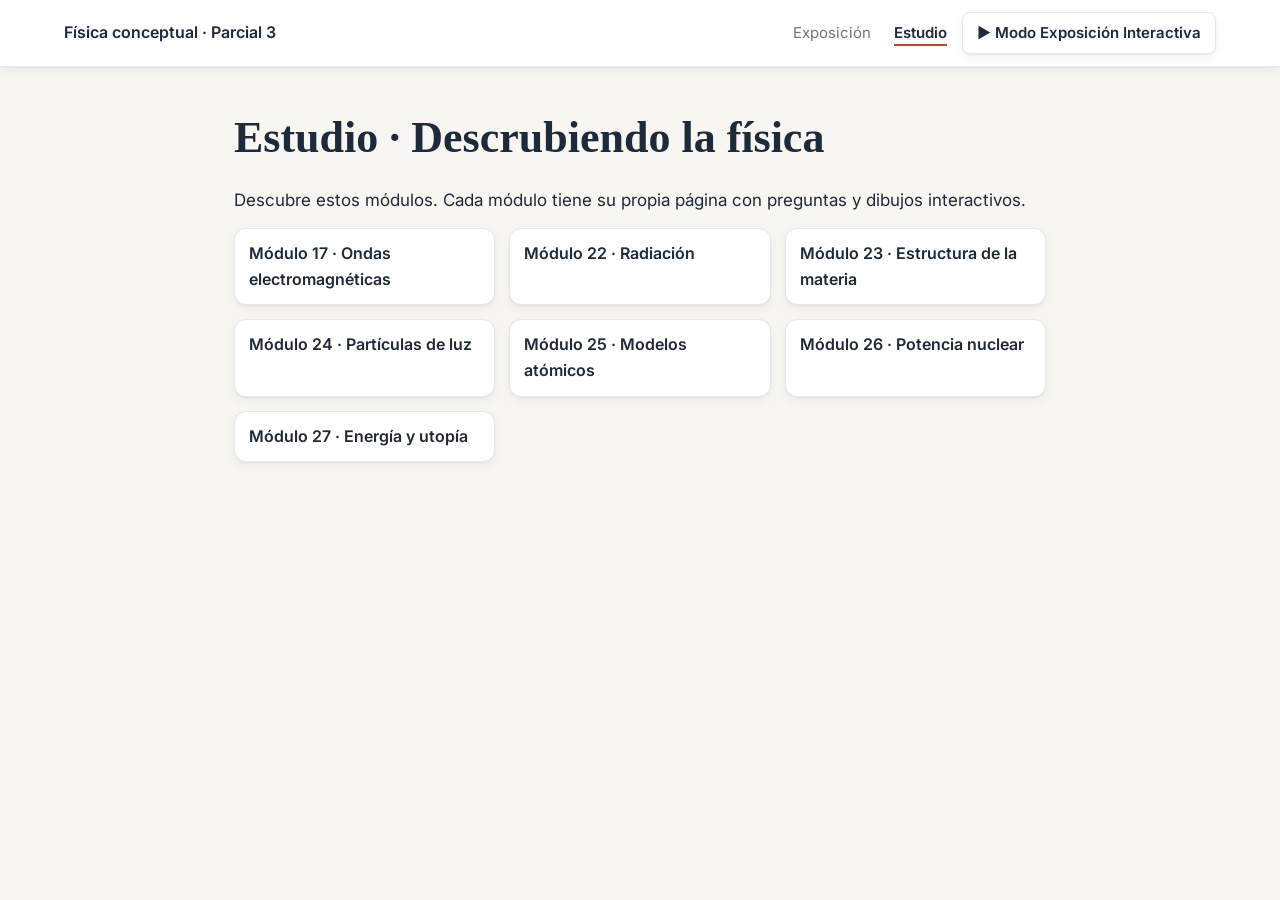
==== commit c0e2bc0c: "update: Actualizando la pagina" ====
--- a/index.html
+++ b/index.html
@@ -5,6 +5,7 @@
 <meta name="viewport" content="width=device-width, initial-scale=1">
 <title>Física conceptual · Parcial 3</title>
 <link rel="stylesheet" href="css/estilo.css">
+<link rel="stylesheet" href="css/tema.css">
 </head>
 <body>
 <header>
@@ -12,7 +13,7 @@
   <nav>
     <a href="#expo" data-tab="expo">Exposición</a>
     <a href="#estudio" data-tab="estudio">Estudio</a>
-  </nav>
+<button class="btn btn-demo-mode" id="btnDemo">▶ Modo Exposición Interactiva</button>  </nav>
 </header>
 <main id="app"></main>
 <script src="js/modulos.js"></script>
--- a/css/estilo.css
+++ b/css/estilo.css
@@ -1,41 +1,66 @@
-:root{--paper:#fdfaf1;--ink:#22314a;--red:#c8432b;--blue:#2f6fb0;--green:#3c8d5a;--soft:#e9e2cf}
-*{box-sizing:border-box}
-body{margin:0;background:var(--paper);background-image:repeating-linear-gradient(to bottom,transparent 0 31px,#d9e3ef 31px 32px);color:var(--ink);font-family:'Caveat','Comic Sans MS',cursive;font-size:24px;line-height:1.35}
-header{position:sticky;top:0;z-index:5;display:flex;flex-wrap:wrap;gap:12px;align-items:center;justify-content:space-between;padding:10px 5vw;background:#fffdf5;border-bottom:2px solid var(--soft)}
-header strong{font-size:26px}
-nav a{margin-left:14px;color:var(--ink);font-size:24px;text-decoration:none;border-bottom:3px solid transparent;padding-bottom:2px}
-nav a.on{border-bottom-color:var(--red);font-weight:700}
-main{padding:24px 5vw 60px;max-width:900px;margin:0 auto}
-h1{font-size:44px;margin:.2em 0}
-h2{font-size:34px;margin:.6em 0 .2em}
-.pend{color:#8a8170;font-style:italic}
-.mod-list{display:grid;grid-template-columns:repeat(auto-fill,minmax(230px,1fr));gap:14px;margin-top:14px}
-.mod-list a{display:block;padding:12px 14px;border:3px dashed var(--ink);border-radius:18px 8px 16px 10px/10px 18px 8px 16px;color:var(--ink);text-decoration:none;background:#fff8}
-.mod-list a:hover{background:#fff2d6}
-.mod-list a.pend-card{opacity:.6}
-.hl{color:var(--red);font-weight:700}.bl{color:var(--blue);font-weight:700}.gr{color:var(--green);font-weight:700}
-.fuente{font-size:20px;color:#6b6b78}
-ul{margin:.3em 0 .6em 1em;padding:0}
-li{margin:.2em 0}
-.formula{display:inline-block;font-size:30px;font-weight:700;color:var(--red);margin:.2em 0}
-details{border:2px solid var(--ink);border-radius:12px;padding:8px 14px;margin:10px 0;background:#fff8}
-summary{cursor:pointer;font-weight:700;font-size:26px}
-details p{margin:.5em 0 0}
-.back{display:inline-block;margin-bottom:10px;color:var(--blue)}
-iframe{width:100%;height:calc(100vh - 60px);border:0;display:block}
+    :root{--paper:#fdfaf1;--ink:#22314a;--red:#c8432b;--blue:#2f6fb0;--green:#3c8d5a;--soft:#e9e2cf}
+    *{box-sizing:border-box}
+    body{margin:0;background:var(--paper);background-image:repeating-linear-gradient(to bottom,transparent 0 31px,#d9e3ef 31px 32px);color:var(--ink);font-family:'Caveat','Comic Sans MS',cursive;font-size:24px;line-height:1.35}
+    header{position:sticky;top:0;z-index:5;display:flex;flex-wrap:wrap;gap:12px;align-items:center;justify-content:space-between;padding:10px 5vw;background:#fffdf5;border-bottom:2px solid var(--soft)}
+    header strong{font-size:26px}
+    nav a{margin-left:14px;color:var(--ink);font-size:24px;text-decoration:none;border-bottom:3px solid transparent;padding-bottom:2px}
+    nav a.on{border-bottom-color:var(--red);font-weight:700}
+    main{padding:24px 5vw 60px;max-width:900px;margin:0 auto}
+    h1{font-size:44px;margin:.2em 0}
+    h2{font-size:34px;margin:.6em 0 .2em}
+    .pend{color:#8a8170;font-style:italic}
+    .mod-list{display:grid;grid-template-columns:repeat(auto-fill,minmax(230px,1fr));gap:14px;margin-top:14px}
+    .mod-list a{display:block;padding:12px 14px;border:3px dashed var(--ink);border-radius:18px 8px 16px 10px/10px 18px 8px 16px;color:var(--ink);text-decoration:none;background:#fff8}
+    .mod-list a:hover{background:#fff2d6}
+    .mod-list a.pend-card{opacity:.6}
+    .hl{color:var(--red);font-weight:700}.bl{color:var(--blue);font-weight:700}.gr{color:var(--green);font-weight:700}
+    .fuente{font-size:20px;color:#6b6b78}
+    ul{margin:.3em 0 .6em 1em;padding:0}
+    li{margin:.2em 0}
+    .formula{display:inline-block;font-size:30px;font-weight:700;color:var(--red);margin:.2em 0}
+    details{border:2px solid var(--ink);border-radius:12px;padding:8px 14px;margin:10px 0;background:#fff8}
+    summary{cursor:pointer;font-weight:700;font-size:26px}
+    details p{margin:.5em 0 0}
+    .back{display:inline-block;margin-bottom:10px;color:var(--blue)}
+    iframe{width:100%;height:calc(100vh - 60px);border:0;display:block}
 
-/* widgets (dibujos.js) */
-.row{display:flex;gap:10px;flex-wrap:wrap;align-items:center;margin:.5em 0}
-.btn{font:inherit;font-size:22px;background:#fffdf5;border:2px solid var(--ink);border-radius:12px 5px 12px 6px;padding:2px 12px;cursor:pointer;color:var(--ink)}
-.btn.sel,.btn:active{background:var(--ink);color:#fff}
-.fig{width:100%;max-width:580px;height:auto;display:block;margin:.3em 0}
-.t{font-family:Caveat,cursive;font-size:23px;fill:var(--ink)}
-.note{font-size:clamp(23px,4vw,30px);line-height:1.35;margin:.25em 0}
-#penetra{margin:.6em 0}
+    /* widgets (dibujos.js) */
+    .row{display:flex;gap:10px;flex-wrap:wrap;align-items:center;margin:.5em 0}
+    .btn{font:inherit;font-size:22px;background:#fffdf5;border:2px solid var(--ink);border-radius:12px 5px 12px 6px;padding:2px 12px;cursor:pointer;color:var(--ink)}
+    .btn.sel,.btn:active{background:var(--ink);color:#fff}
+    .fig{width:100%;max-width:580px;height:auto;display:block;margin:.3em 0}
+    .t{font-family:Caveat,cursive;font-size:23px;fill:var(--ink)}
+    .note{font-size:clamp(23px,4vw,30px);line-height:1.35;margin:.25em 0}
+    #penetra{margin:.6em 0}
 
-/* módulo 23: widgets */
-@keyframes sube{from{transform:translateY(0);opacity:1}to{transform:translateY(-120px);opacity:0}}
-.burbuja{animation:sube 2.4s linear forwards}
-.capa{transition:all .3s}
-.cont{font-size:28px;font-weight:700}
-input[type=range]{width:min(320px,80%);accent-color:var(--red)} +    .cont{font-size:28px;font-weight:700}
+    input[type=range]{width:min(320px,80%);accent-color:var(--red)}
+
+
+    #demo-banner {
+    position: fixed;
+    top: 0;
+    left: 0;
+    right: 0;
+    background: var(--red);
+    color: #fff;
+    padding: 8px 16px;
+    font-size: 22px;
+    text-align: center;
+    z-index: 2000;
+    box-shadow: 0 4px 10px rgba(0,0,0,0.2);
+    display: none;
+    font-family: inherit;
+    }
+    #demo-banner b { text-decoration: underline; }
+    .btn-demo-mode {
+    background: var(--green);
+    color: #fff;
+    border: 2px solid var(--ink);
+    border-radius: 8px;
+    padding: 4px 12px;
+    cursor: pointer;
+    font: inherit;
+    font-size: 20px;
+    margin-left: 10px;
+    }
--- a/css/tema.css
+++ b/css/tema.css
@@ -0,0 +1,206 @@
+/* Tema nuevo (piloto): limpio y académico, con acentos de apuntes a mano.
+   Se carga después de estilo.css en las páginas que se van migrando. */
+@import url('https://fonts.googleapis.com/css2?family=Inter:wght@400;600;700&display=swap');
+
+:root{
+  --bg:#f7f6f2; --card:#ffffff; --ink:#1f2937; --muted:#6b7280; --line:#e5e7eb;
+  --acc:#c8432b; --beta:#2f6fb0; --gamma:#3c8d5a;
+  --radius:12px; --shadow:0 1px 2px rgba(0,0,0,.05),0 4px 12px rgba(0,0,0,.05);
+}
+body{
+  background:var(--bg);
+  background-image:none;
+  color:var(--ink);
+  font-family:'Inter',system-ui,-apple-system,sans-serif;
+  font-size:17px;
+  line-height:1.6;
+  margin:0;
+}
+header{
+  background:var(--card);
+  border-bottom:1px solid var(--line);
+  box-shadow:var(--shadow);
+  position:sticky;
+  top:0;
+  z-index:5;
+  display:flex;
+  flex-wrap:wrap;
+  gap:12px;
+  align-items:center;
+  justify-content:space-between;
+  padding:12px 5vw;
+}
+header strong{
+  font-family:'Inter',sans-serif;
+  font-size:16px;
+  font-weight:600;
+  color:var(--ink);
+}
+nav a{
+  font-family:'Inter',sans-serif;
+  font-size:15px;
+  color:var(--muted);
+  border-bottom:2px solid transparent;
+  margin-left:18px;
+  text-decoration:none;
+  padding-bottom:2px;
+}
+nav a.on{
+  color:var(--ink);
+  border-bottom-color:var(--acc);
+  font-weight:600;
+}
+main{
+  max-width:860px;
+  padding:32px 24px 80px;
+  margin:0 auto;
+}
+
+/* Tipografías y títulos */
+h1{
+  font-family:'Caveat',cursive;
+  font-size:44px;
+  font-weight:700;
+  color:var(--ink);
+  margin:.1em 0 .3em;
+}
+h2{
+  font-family:'Inter',sans-serif;
+  font-size:14px;
+  font-weight:600;
+  letter-spacing:.06em;
+  text-transform:uppercase;
+  color:var(--muted);
+  margin:2.2em 0 .6em;
+}
+h2::after{display:none}
+p{margin:.5em 0}
+.note{
+  font-family:'Inter',sans-serif;
+  font-size:17px;
+  line-height:1.6;
+  color:var(--ink);
+}
+.fuente{
+  font-family:'Inter',sans-serif;
+  font-size:13px;
+  color:var(--muted);
+}
+ul{padding-left:1.2em}
+li{margin:.4em 0}
+.hl{color:var(--acc)}.bl{color:var(--beta)}.gr{color:var(--gamma)}
+
+/* Fórmulas como bloques limpios */
+.formula{
+  font-family:'Inter',sans-serif;
+  font-size:20px;
+  font-weight:600;
+  color:var(--ink);
+  background:var(--card);
+  border:1px solid var(--line);
+  border-radius:var(--radius);
+  padding:10px 14px;
+  display:inline-block;
+  margin:.4em 0 0;
+}
+.formula + .fuente{display:block;margin:.2em 0 1em 2px}
+
+/* Preguntas: tarjetas */
+details{
+  background:var(--card);
+  border:1px solid var(--line);
+  border-radius:var(--radius);
+  padding:12px 16px;
+  margin:10px 0;
+  box-shadow:var(--shadow);
+}
+summary{
+  font-family:'Inter',sans-serif;
+  font-size:16px;
+  font-weight:600;
+  cursor:pointer;
+  color:var(--ink);
+}
+details p{color:var(--muted);margin:.6em 0 0}
+
+/* Botones */
+.btn{
+  font-family:'Inter',sans-serif;
+  font-size:15px;
+  font-weight:600;
+  background:var(--card);
+  border:1px solid var(--line);
+  border-radius:8px;
+  padding:8px 14px;
+  color:var(--ink);
+  box-shadow:var(--shadow);
+  cursor:pointer;
+}
+.btn:hover{border-color:var(--ink)}
+.btn.sel,.btn:active{background:var(--ink);color:#fff;border-color:var(--ink)}
+
+/* Tarjetas del índice */
+.mod-list{
+  display:grid;
+  grid-template-columns:repeat(auto-fill,minmax(230px,1fr));
+  gap:14px;
+  margin-top:14px;
+}
+.mod-list a{
+  background:var(--card);
+  border:1px solid var(--line);
+  border-radius:var(--radius);
+  box-shadow:var(--shadow);
+  color:var(--ink);
+  font-family:'Inter',sans-serif;
+  font-weight:600;
+  font-size:16px;
+  padding:12px 14px;
+  text-decoration:none;
+  display:block;
+}
+.mod-list a:hover{border-color:var(--ink)}
+.mod-list a.pend-card{opacity:.55}
+.pend{
+  font-family:'Inter',sans-serif;
+  font-size:13px;
+  color:var(--muted);
+  font-weight:400;
+}
+
+/* Contenedores de widgets y gráficos */
+.fig{
+  background:var(--card);
+  border:1px solid var(--line);
+  border-radius:var(--radius);
+  padding:12px;
+  box-shadow:var(--shadow);
+  width:100%;
+  max-width:580px;
+  display:block;
+  margin:.3em 0;
+}
+.row{
+  display:flex;
+  gap:10px;
+  flex-wrap:wrap;
+  align-items:center;
+  margin:.8em 0;
+}
+.t{
+  font-family:'Caveat',cursive;
+  font-size:22px;
+  fill:var(--ink);
+}
+.back{
+  font-family:'Inter',sans-serif;
+  font-size:14px;
+  color:var(--muted);
+  display:inline-block;
+  margin-bottom:10px;
+  text-decoration:none;
+}
+input[type=range]{
+  accent-color:var(--acc);
+  width:min(320px,80%);
+}
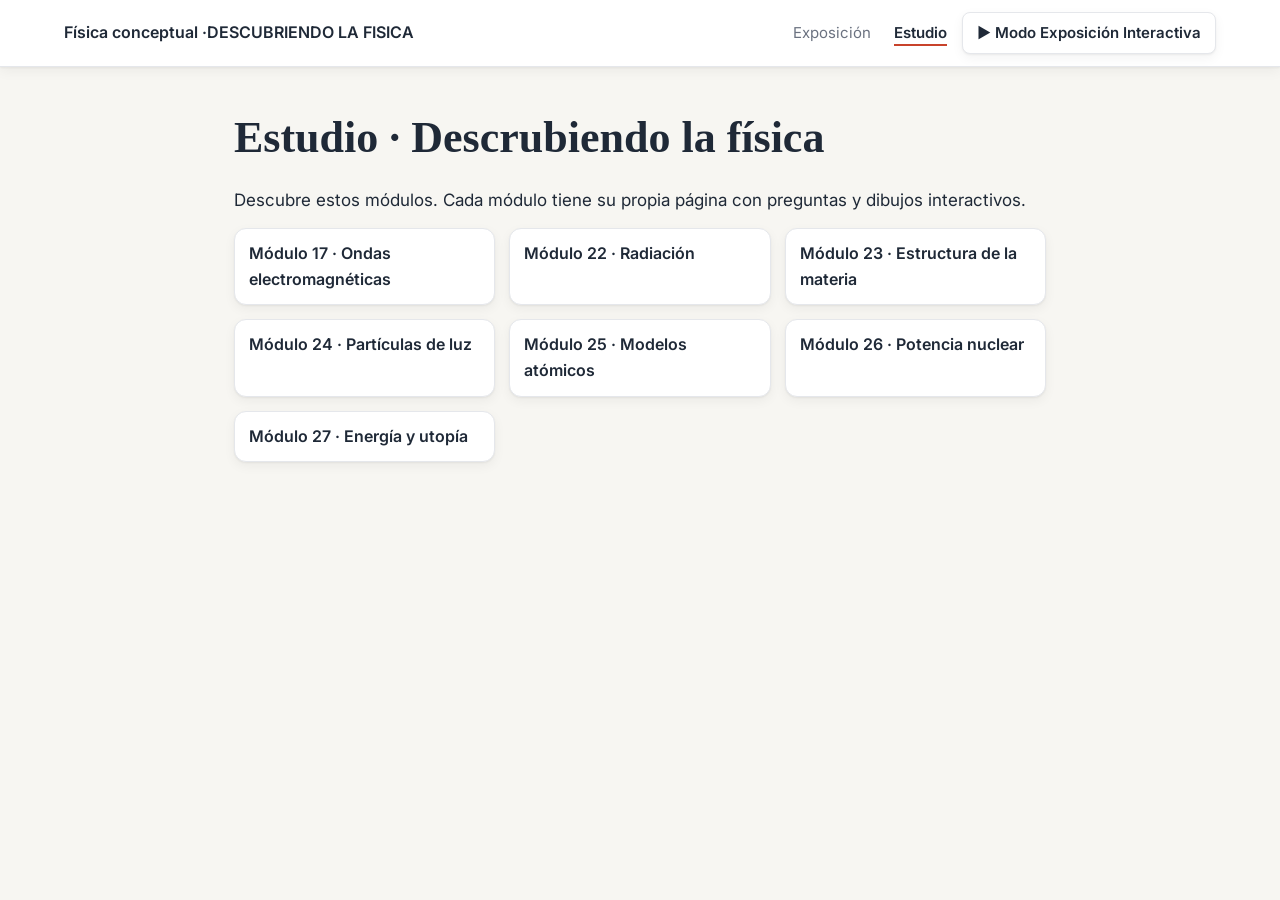
==== commit 7913129b: "update: ACtualizando la pagina de exposicion" ====
--- a/index.html
+++ b/index.html
@@ -3,13 +3,13 @@
 <head>
 <meta charset="UTF-8">
 <meta name="viewport" content="width=device-width, initial-scale=1">
-<title>Física conceptual · Parcial 3</title>
+<title>Física conceptual · DESCUBRIENDO LA FISICA</title>
 <link rel="stylesheet" href="css/estilo.css">
 <link rel="stylesheet" href="css/tema.css">
 </head>
 <body>
 <header>
-  <strong>Física conceptual · Parcial 3</strong>
+  <strong>Física conceptual ·DESCUBRIENDO LA FISICA</strong>
   <nav>
     <a href="#expo" data-tab="expo">Exposición</a>
     <a href="#estudio" data-tab="estudio">Estudio</a>
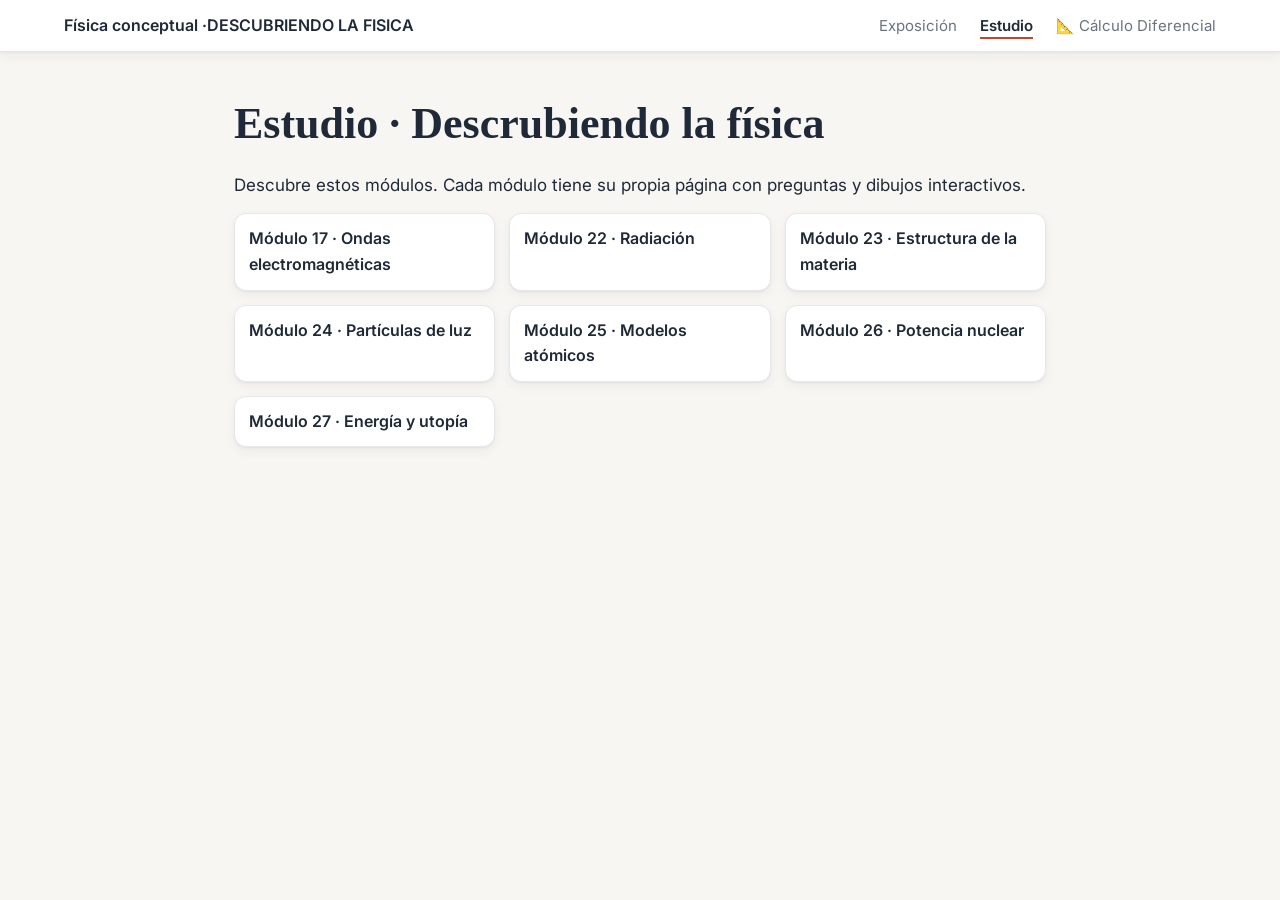
==== commit 7c0a34a2: "updatE:Calculo de funciones" ====
--- a/index.html
+++ b/index.html
@@ -13,8 +13,7 @@
   <nav>
     <a href="#expo" data-tab="expo">Exposición</a>
     <a href="#estudio" data-tab="estudio">Estudio</a>
-<button class="btn btn-demo-mode" id="btnDemo">▶ Modo Exposición Interactiva</button>  </nav>
-</header>
+<a href="calculo.html" class="on">📐 Cálculo Diferencial</a></header>
 <main id="app"></main>
 <script src="js/modulos.js"></script>
 <script src="js/app.js"></script>
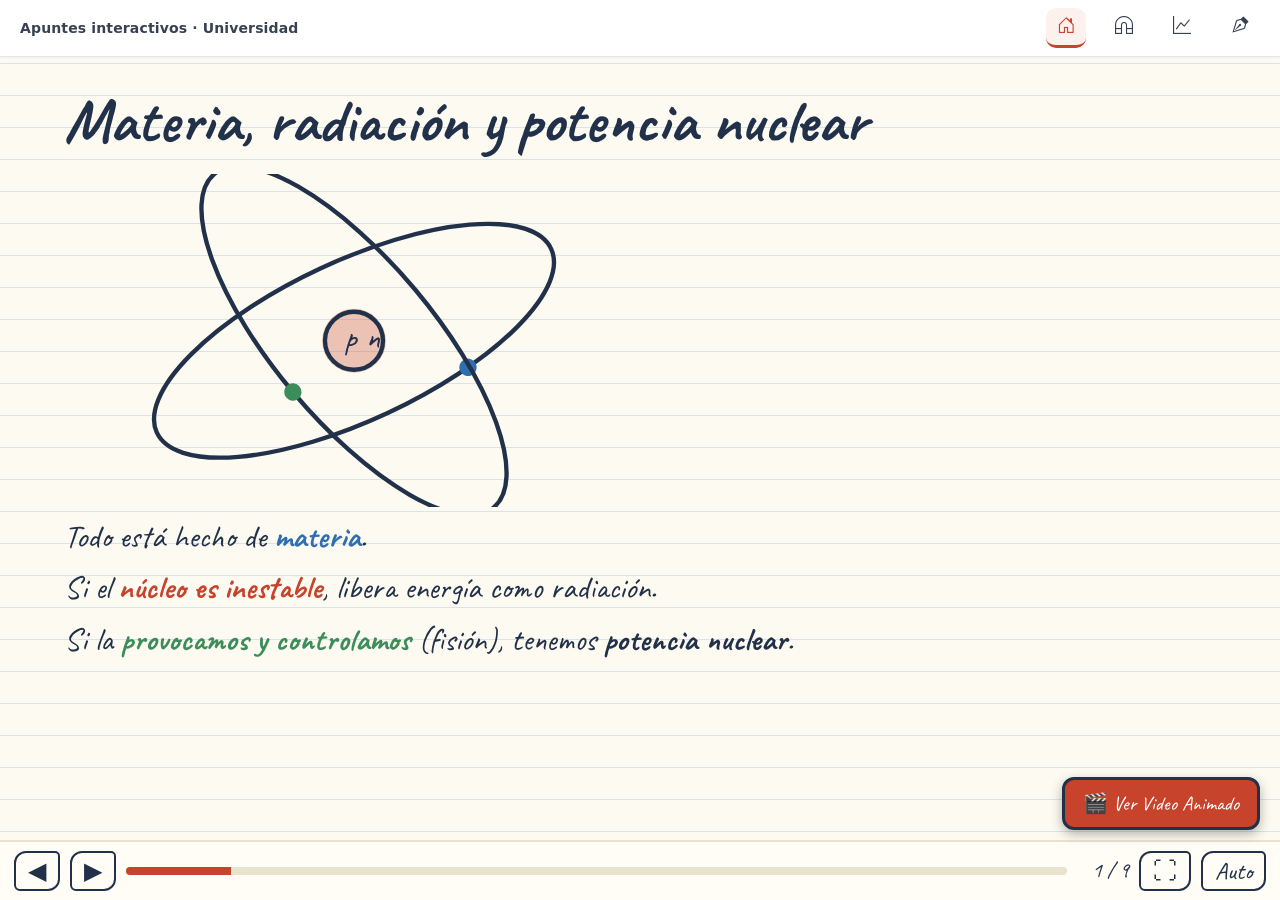
==== commit 38d2baaa: "update: Actializando distribucion de pagina" ====
--- a/index.html
+++ b/index.html
@@ -2,20 +2,188 @@
 <html lang="es">
 <head>
 <meta charset="UTF-8">
-<meta name="viewport" content="width=device-width, initial-scale=1">
-<title>Física conceptual · DESCUBRIENDO LA FISICA</title>
+<meta name="viewport" content="width=device-width, initial-scale=1, viewport-fit=cover">
+<title>Radiación y potencia nuclear · Animación Interactiva</title>
+<link href="https://fonts.googleapis.com/css2?family=Caveat:wght@500;700&display=swap" rel="stylesheet">
 <link rel="stylesheet" href="css/estilo.css">
-<link rel="stylesheet" href="css/tema.css">
+<link rel="stylesheet" href="css/exposicion.css">
 </head>
-<body>
-<header>
-  <strong>Física conceptual ·DESCUBRIENDO LA FISICA</strong>
-  <nav>
-    <a href="#expo" data-tab="expo">Exposición</a>
-    <a href="#estudio" data-tab="estudio">Estudio</a>
-<a href="calculo.html" class="on">📐 Cálculo Diferencial</a></header>
-<main id="app"></main>
-<script src="js/modulos.js"></script>
-<script src="js/app.js"></script>
+<body data-seccion="inicio">
+<div id="site-header"></div>
+
+
+<div id="anim-bubble">🎬 Iniciando animación...</div>
+<button class="btn" id="btnAnimar" style="position:fixed; bottom:70px; right:20px; z-index:99999; background:var(--red); color:#fff; border:3px solid var(--ink); border-radius:12px; padding:10px 18px; font-size:20px; cursor:pointer; font-family:inherit; box-shadow:0 4px 12px rgba(0,0,0,0.3);">🎬 Ver Video Animado</button>
+
+<div id="stage">
+  <!-- 1 -->
+  <section class="scene on">
+    <h1>Materia, radiación y potencia nuclear</h1>
+    <svg class="fig" viewBox="0 0 400 230"><g filter="url(#rough)">
+      <g transform="rotate(-25 200 115)">
+        <path id="o1" d="M50 115a150 55 0 1 0 300 0a150 55 0 1 0-300 0" class="ink" pathLength="1000"/>
+        <circle r="6" fill="#2f6fb0" stroke="none"><animateMotion dur="3.2s" repeatCount="indefinite"><mpath href="#o1"/></animateMotion></circle>
+      </g>
+      <g transform="rotate(50 200 115)">
+        <path id="o2" d="M50 115a150 55 0 1 0 300 0a150 55 0 1 0-300 0" class="ink" pathLength="1000" style="transition-delay:.3s"/>
+        <circle r="6" fill="#3c8d5a" stroke="none"><animateMotion dur="4.4s" repeatCount="indefinite"><mpath href="#o2"/></animateMotion></circle>
+      </g>
+      <circle cx="200" cy="115" r="22" fill="#c8432b" fill-opacity=".3" stroke="none" class="pop d2"/>
+      <path d="M180 115a20 20 0 1 0 40 0a20 20 0 1 0-40 0" class="ink" pathLength="1000" style="transition-delay:.8s"/>
+      <text x="193" y="120" class="t fade d3">p n</text>
+    </g></svg>
+    <p class="note reveal d1">Todo está hecho de <span class="bl">materia</span>.</p>
+    <p class="note reveal d2">Si el <span class="hl">núcleo es inestable</span>, libera energía como radiación.</p>
+    <p class="note reveal d3">Si la <span class="gr">provocamos y controlamos</span> (fisión), tenemos <b>potencia nuclear</b>.</p>
+  </section>
+
+  <!-- 2 -->
+  <section class="scene">
+    <h2>Radiación: ¿qué la detiene?</h2>
+    <p class="note">Observa cómo actúan las barreras físicas frente a cada tipo de rayo.</p>
+    <div class="row">
+      <button class="btn mbtn" data-m="papel">papel</button>
+      <button class="btn mbtn" data-m="aluminio">aluminio</button>
+      <button class="btn mbtn" data-m="plomo">plomo</button>
+    </div>
+    <svg class="fig" viewBox="0 0 420 210"><g filter="url(#rough)">
+      <circle cx="60" cy="110" r="26" fill="#c8432b" fill-opacity=".2" stroke="none" class="pop"/>
+      <text x="52" y="117" class="t">núcleo</text>
+      <path id="r-a" pathLength="100" stroke="#c8432b" stroke-width="5" fill="none" stroke-linecap="round"/>
+      <path id="r-b" pathLength="100" stroke="#2f6fb0" stroke-width="3" fill="none" stroke-linecap="round"/>
+      <path id="r-g" pathLength="100" stroke="#3c8d5a" stroke-width="3" fill="none" stroke-linecap="round"/>
+      <rect id="bar" x="164" y="30" width="12" height="165" rx="2" stroke="#22314a" stroke-width="2"/>
+      <text id="bartxt" x="150" y="25" class="t"></text>
+      <text x="300" y="22" class="t">α  β  γ</text>
+    </g></svg>
+    <p class="note" id="res"></p>
+    <p class="note reveal d2">Las <span class="hl">α</span> son pesadas (papel). Las <span class="bl">β</span> son electrones (aluminio). Las <span class="gr">γ</span> son ondas puros (plomo).</p>
+  </section>
+
+  <!-- 3 -->
+  <section class="scene">
+    <h2>Fisión: la cadena</h2>
+    <p class="note">La animación muestra cómo se multiplican los neutrones explosivamente.</p>
+    <div class="row"><button class="btn" id="fire">▶ Siguiente generación</button><button class="btn" id="fres">↺ Reiniciar</button></div>
+    <svg class="fig" id="fis" viewBox="0 0 520 240"><g filter="url(#rough)">
+      <text x="10" y="36" class="t">n →</text>
+    </g></svg>
+    <p class="note" id="ftxt">Un neutrón parte un núcleo de U-235.</p>
+    <p class="note">Salen <span class="hl">2 o 3 neutrones</span> nuevos generando una reacción en cadena exponencial.</p>
+  </section>
+
+  <!-- 4 -->
+  <section class="scene">
+    <h2>Bomba vs reactor</h2>
+    <p class="note">Mueve las <b>barras de control</b> para regular la reacción.</p>
+    <div class="row"><span class="note">Barras dentro:</span><input type="range" id="rod" min="0" max="100" value="0"><b id="rodv" class="note">0%</b></div>
+    <svg class="fig" viewBox="0 0 520 250"><g filter="url(#rough)">
+      <rect x="30" y="30" width="170" height="200" rx="10" class="ink" pathLength="1000"/>
+      <rect x="50" y="50" width="130" height="160" fill="#c8432b" fill-opacity=".12" stroke="none"/>
+      <rect id="rod1" x="72" y="34" width="20" height="10" fill="#22314a"/>
+      <rect id="rod2" x="128" y="34" width="20" height="10" fill="#22314a"/>
+      <text x="40" y="250" class="t">reactor</text>
+      <path d="M250 200 H500 M250 180 V200" class="ink" pathLength="1000"/>
+      <text id="kt" x="250" y="40" class="t"></text>
+      <rect id="b0" x="270" y="180" width="26" height="10" fill="#2f6fb0"/>
+      <rect id="b1" x="308" y="180" width="26" height="10" fill="#2f6fb0"/>
+      <rect id="b2" x="346" y="180" width="26" height="10" fill="#2f6fb0"/>
+      <rect id="b3" x="384" y="180" width="26" height="10" fill="#2f6fb0"/>
+      <rect id="b4" x="422" y="180" width="26" height="10" fill="#2f6fb0"/>
+      <rect id="b5" x="460" y="180" width="26" height="10" fill="#2f6fb0"/>
+    </g></svg>
+    <p class="note" id="ktxt"></p>
+    <p class="note reveal">Sin control (bomba), k > 1 y la energía se desboca.</p>
+  </section>
+
+  <!-- 5 -->
+  <section class="scene">
+    <h2>El reactor es una máquina de vapor</h2>
+    <p class="note">Sigue el flujo animado: calor -> vapor -> turbina -> luz.</p>
+    <div class="row"><button class="btn" id="rOn">Encender reactor</button></div>
+    <svg class="fig" viewBox="0 0 600 230"><g filter="url(#rough)">
+      <rect x="20" y="70" width="110" height="100" rx="10" class="ink" pathLength="1000"/>
+      <text x="34" y="125" class="t" fill="#c8432b">reactor</text>
+      <path id="steam" d="M130 100 H250" stroke="#7fb2e0" stroke-width="10" fill="none" stroke-linecap="round" opacity=".5"/>
+      <g id="vap"><circle r="5" fill="#2f6fb0" stroke="none"><animateMotion dur="1.4s" repeatCount="indefinite"><mpath href="#steam"/></animateMotion></circle>
+      <circle r="5" fill="#2f6fb0" stroke="none"><animateMotion dur="1.4s" begin="-.7s" repeatCount="indefinite"><mpath href="#steam"/></animateMotion></circle></g>
+      <text x="140" y="88" class="t" fill="#2f6fb0">vapor</text>
+      <circle cx="280" cy="110" r="40" class="ink" pathLength="1000"/>
+      <g id="blades" class="blades"><path d="M280 110 L310 90 M280 110 L270 140 M280 110 L250 115 M280 110 L300 130" stroke="#22314a" stroke-width="5" stroke-linecap="round"/></g>
+      <text x="250" y="180" class="t">turbina</text>
+      <path d="M320 110 H340" class="ink" pathLength="1000"/>
+      <rect x="340" y="75" width="90" height="70" rx="8" class="ink" pathLength="1000"/>
+      <text x="350" y="116" class="t" fill="#3c8d5a">generador</text>
+      <path d="M430 110 H480" class="ink" pathLength="1000"/>
+      <path d="M480 115 L500 115 L505 100 L515 100 Z" fill="none" stroke="#22314a" stroke-width="3"/>
+      <path id="bulbg" d="M 480 60 Q 530 30 550 60 M485 40 L 500 55 M 540 40 L 525 55" stroke="#f2c94c" stroke-width="3" fill="none" opacity="0"/>
+      <circle id="bulb" cx="510" cy="130" r="22" fill="none" stroke="#22314a" stroke-width="3"/>
+      <text x="480" y="180" class="t" fill="#3c8d5a">luz</text>
+    </svg></svg>
+    <p class="note reveal d1">La turbina mueve el generador y genera <span class="gr">electricidad</span>.</p>
+  </section>
+
+  <!-- 6 -->
+  <section class="scene">
+    <h2>Medicina</h2>
+    <p class="note">Selecciona una aplicación de la radiación médica:</p>
+    <div class="row" id="cards">
+      <span class="card sel" data-k="diag">diagnóstico</span>
+      <span class="card" data-k="rad">radioterapia</span>
+      <span class="card" data-k="tir">yodo-131</span>
+      <span class="card" data-k="ester">esterilización</span>
+    </div>
+    <svg class="fig" id="medsvg" viewBox="0 0 420 220"></svg>
+    <p class="note" id="medtxt"></p>
+    <p class="note hl">Aplicado siempre con estricta dosis controlada.</p>
+  </section>
+
+  <!-- 7 -->
+  <section class="scene">
+    <h2>Fórmulas clave</h2>
+    <p class="note" style="font-size:clamp(44px,9vw,76px)"><span class="hl">E = m c²</span></p>
+    <div class="row"><span class="note">masa:</span><input type="range" id="mass" min="0" max="10" step="0.5" value="1"><b id="massv" class="note">1 g</b></div>
+    <p class="note" id="eout"></p>
+    <div class="row"><span class="note">trabajo útil (de 100 J de calor):</span><input type="range" id="util" min="0" max="60" value="30"><b id="utilv" class="note">30 J</b></div>
+    <div class="bar" style="max-width:340px"><i id="effbar"></i></div>
+    <p class="note">Eficiencia = trabajo útil / calor de entrada: <b id="eff"></b></p>
+    <p class="note reveal">En reacciones se conservan <span class="bl">A</span> (número másico) y la <span class="bl">carga</span>.</p>
+  </section>
+
+  <!-- 8 -->
+  <section class="scene">
+    <h2>Para repasar</h2>
+    <p class="note">Haz clic en cada ítem para verificar tu dominio:</p>
+    <button class="item" data-i><span class="ck"></span>fisión y cadena</button>
+    <button class="item" data-i><span class="ck"></span>masa crítica y exponencial</button>
+    <button class="item" data-i><span class="ck"></span>bomba vs reactor (control)</button>
+    <button class="item" data-i><span class="ck"></span>reactor → vapor → turbina → luz</button>
+    <button class="item" data-i><span class="ck"></span>α, β y γ con sus barreras</button>
+    <p class="note" id="done">Pregúntate: ¿qué controla la cadena?</p>
+  </section>
+
+  <!-- 9 -->
+  <section class="scene" data-s="8">
+    <h2>Preguntas de parcial</h2>
+    <p class="note">Toca una opción para responder y ver la explicación en vivo.</p>
+    <div id="quiz"></div>
+  </section>
+</div>
+
+<!-- BARRA DE NAVEGACIÓN INFERIOR (ESTABA FALTANDO AQUÍ) -->
+<div id="nav">
+  <button class="btn" id="prev">◀</button>
+  <button class="btn" id="next">▶</button>
+  <div id="fillw"><div id="fill"></div></div>
+  <span id="cnt">1 / 9</span>
+  <button class="btn" id="full" title="Pantalla completa">⛶</button>
+  <button class="btn" id="auto">Auto</button>
+</div>
+
+
+<!-- Scripts externos -->
+<script src="js/exposicion.js"></script>
+  <script src="js/nav.js"></script>
+
 </body>
 </html>
--- a/css/estilo.css
+++ b/css/estilo.css
@@ -63,4 +63,70 @@
     font: inherit;
     font-size: 20px;
     margin-left: 10px;
-    }+    }    :root{--paper:#fdfaf1;--ink:#22314a;--red:#c8432b;--blue:#2f6fb0;--green:#3c8d5a;--soft:#e9e2cf}
+    *{box-sizing:border-box}
+    body{margin:0;background:var(--paper);background-image:repeating-linear-gradient(to bottom,transparent 0 31px,#d9e3ef 31px 32px);color:var(--ink);font-family:'Caveat','Comic Sans MS',cursive;font-size:24px;line-height:1.35}
+    header{position:sticky;top:0;z-index:5;display:flex;flex-wrap:wrap;gap:12px;align-items:center;justify-content:space-between;padding:10px 5vw;background:#fffdf5;border-bottom:2px solid var(--soft)}
+    header strong{font-size:26px}
+    nav a{margin-left:14px;color:var(--ink);font-size:24px;text-decoration:none;border-bottom:3px solid transparent;padding-bottom:2px}
+    nav a.on{border-bottom-color:var(--red);font-weight:700}
+    main{padding:24px 5vw 60px;max-width:900px;margin:0 auto}
+    h1{font-size:44px;margin:.2em 0}
+    h2{font-size:34px;margin:.6em 0 .2em}
+    .pend{color:#8a8170;font-style:italic}
+    .mod-list{display:grid;grid-template-columns:repeat(auto-fill,minmax(230px,1fr));gap:14px;margin-top:14px}
+    .mod-list a{display:block;padding:12px 14px;border:3px dashed var(--ink);border-radius:18px 8px 16px 10px/10px 18px 8px 16px;color:var(--ink);text-decoration:none;background:#fff8}
+    .mod-list a:hover{background:#fff2d6}
+    .mod-list a.pend-card{opacity:.6}
+    .hl{color:var(--red);font-weight:700}.bl{color:var(--blue);font-weight:700}.gr{color:var(--green);font-weight:700}
+    .fuente{font-size:20px;color:#6b6b78}
+    ul{margin:.3em 0 .6em 1em;padding:0}
+    li{margin:.2em 0}
+    .formula{display:inline-block;font-size:30px;font-weight:700;color:var(--red);margin:.2em 0}
+    details{border:2px solid var(--ink);border-radius:12px;padding:8px 14px;margin:10px 0;background:#fff8}
+    summary{cursor:pointer;font-weight:700;font-size:26px}
+    details p{margin:.5em 0 0}
+    .back{display:inline-block;margin-bottom:10px;color:var(--blue)}
+    iframe{width:100%;height:calc(100vh - 60px);border:0;display:block}
+
+    /* widgets (dibujos.js) */
+    .row{display:flex;gap:10px;flex-wrap:wrap;align-items:center;margin:.5em 0}
+    .btn{font:inherit;font-size:22px;background:#fffdf5;border:2px solid var(--ink);border-radius:12px 5px 12px 6px;padding:2px 12px;cursor:pointer;color:var(--ink)}
+    .btn.sel,.btn:active{background:var(--ink);color:#fff}
+    .fig{width:100%;max-width:580px;height:auto;display:block;margin:.3em 0}
+    .t{font-family:Caveat,cursive;font-size:23px;fill:var(--ink)}
+    .note{font-size:clamp(23px,4vw,30px);line-height:1.35;margin:.25em 0}
+    #penetra{margin:.6em 0}
+
+    .cont{font-size:28px;font-weight:700}
+    input[type=range]{width:min(320px,80%);accent-color:var(--red)}
+
+
+    #demo-banner {
+    position: fixed;
+    top: 0;
+    left: 0;
+    right: 0;
+    background: var(--red);
+    color: #fff;
+    padding: 8px 16px;
+    font-size: 22px;
+    text-align: center;
+    z-index: 2000;
+    box-shadow: 0 4px 10px rgba(0,0,0,0.2);
+    display: none;
+    font-family: inherit;
+    }
+    #demo-banner b { text-decoration: underline; }
+    .btn-demo-mode {
+    background: var(--green);
+    color: #fff;
+    border: 2px solid var(--ink);
+    border-radius: 8px;
+    padding: 4px 12px;
+    cursor: pointer;
+    font: inherit;
+    font-size: 20px;
+    margin-left: 10px;
+    }
+
--- a/css/exposicion.css
+++ b/css/exposicion.css
@@ -0,0 +1,84 @@
+:root{--paper:#fdfaf1;--ink:#22314a;--red:#c8432b;--blue:#2f6fb0;--green:#3c8d5a;--soft:#e9e2cf}
+*{box-sizing:border-box}
+html,body{margin:0;height:100%}
+body{background:var(--paper);background-image:repeating-linear-gradient(to bottom,transparent 0 31px,#d9e3ef 31px 32px);color:var(--ink);font-family:'Caveat','Comic Sans MS',cursive;font-size:26px;overflow:hidden}
+
+/* CENTRADO FLUIDO CON MARGEN SIMÉTRICO (SIN CAMBIAR EL ANCHO ORIGINAL) */
+#stage {
+  position: absolute;
+  top: 60px;
+  bottom: 60px;
+  left: 3vw;     /* Margen simétrico a la izquierda */
+  right: 3vw;    /* Margen simétrico a la derecha */
+  max-width: none; /* Quitamos restricciones duras para que ocupe todo su espacio natural */
+  margin: 0 auto;
+}
+
+.scene {
+  position: absolute;
+  inset: 3vh 2vw; /* Ajuste interno para que los elementos respiren cómodamente */
+  opacity: 0;
+  transform: translateY(12px) rotate(-.3deg);
+  transition: opacity .5s, transform .5s;
+  pointer-events: none;
+  overflow-y: auto;
+  padding-bottom: 20px;
+}
+.scene.on{opacity:1;transform:none;pointer-events:auto}
+h1,h2{margin:0 0 .3em;line-height:1.1;font-weight:700}
+h1{font-size:clamp(36px,7vw,62px)}
+h2{font-size:clamp(30px,5.5vw,46px)}
+h2::after{content:"";display:block;width:min(300px,70%);height:6px;margin-top:2px;background:url("data:image/svg+xml,%3Csvg xmlns='http://www.w3.org/2000/svg' viewBox='0 0 300 10'%3E%3Cpath d='M2 6 Q80 1 150 5 T298 4' stroke='%23c8432b' stroke-width='4' fill='none' stroke-linecap='round'/%3E%3C/svg%3E") no-repeat left/contain}
+.note{font-size:clamp(23px,4vw,32px);line-height:1.35;margin:.25em 0}
+.hl{color:var(--red);font-weight:700}.bl{color:var(--blue);font-weight:700}.gr{color:var(--green);font-weight:700}
+.fig{width:100%;max-width:580px;height:auto;display:block;margin:.3em 0}
+.t{font-family:Caveat,cursive;font-size:23px;fill:var(--ink);stroke:none}
+.ink{fill:none;stroke:var(--ink);stroke-width:3;stroke-linecap:round;stroke-linejoin:round;stroke-dasharray:1000;stroke-dashoffset:1000;transition:stroke-dashoffset 1.5s ease}
+.on .ink{stroke-dashoffset:0}
+.ln{fill:none;stroke-dasharray:100;stroke-dashoffset:100;transition:stroke-dashoffset 1s ease}
+.pop{opacity:0;transform:scale(.4);transform-box:fill-box;transform-origin:center;transition:all .5s cubic-bezier(.3,1.6,.5,1)}
+.on .pop{opacity:1;transform:none}
+.fade{opacity:0;transition:opacity .6s}
+.on .fade{opacity:1}
+.reveal{opacity:0;transform:translateX(-10px);transition:opacity .5s,transform .5s}
+.on .reveal{opacity:1;transform:none}
+.d1{transition-delay:.5s!important}.d2{transition-delay:1.2s!important}.d3{transition-delay:2s!important}.d4{transition-delay:2.8s!important}
+.nd{opacity:0;transition:opacity .5s}.nd.v{opacity:1}
+.row{display:flex;gap:10px;flex-wrap:wrap;align-items:center;margin:.5em 0}
+.btn{font:inherit;font-size:22px;background:#fffdf5;border:2px solid var(--ink);border-radius:12px 5px 12px 6px;padding:2px 12px;cursor:pointer;color:var(--ink)}
+.btn.sel,.btn:active{background:var(--ink);color:#fff}
+.card{display:inline-block;min-width:150px;border:3px dashed var(--ink);border-radius:18px 8px 16px 10px/10px 18px 8px 16px;padding:.3em .7em;cursor:pointer;background:#fff8}
+.card.sel{border-style:solid;background:#fff2d6}
+input[type=range]{width:min(320px,80%);accent-color:var(--red)}
+.bar{height:16px;border:2px solid var(--ink);border-radius:8px;overflow:hidden;max-width:320px;background:#fff}
+.bar i{display:block;height:100%;width:0;background:var(--green);transition:width .4s}
+.ck{display:inline-block;width:28px;height:28px;border:3px solid var(--ink);border-radius:6px;vertical-align:middle;margin-right:8px;position:relative}
+.item.on .ck::after{content:"✓";position:absolute;left:4px;top:-8px;font-size:34px;color:var(--red)}
+.item{display:block;font-size:28px;background:none;border:none;font-family:inherit;color:var(--ink);cursor:pointer;padding:4px 0;text-align:left}
+@keyframes spin{to{transform:rotate(360deg)}}
+.blades{transform-box:view-box;transform-origin:280px 110px;animation:spin 1.2s linear infinite;animation-play-state:paused}
+.blades.go{animation-play-state:running}
+
+#nav{position:fixed;bottom:0;left:0;right:0;height:60px;display:flex;align-items:center;gap:10px;padding:0 14px;background:#fffdf5;border-top:2px solid var(--soft)}
+#nav .btn{font-size:24px}
+#fillw{flex:1;height:8px;background:var(--soft);border-radius:6px;overflow:hidden}
+#fill{height:100%;width:0;background:var(--red);transition:width .3s}
+#cnt{font-size:22px;min-width:52px;text-align:right}
+
+#anim-bubble {
+  position: fixed; top: 15px; left: 50%; transform: translateX(-50%);
+  background: var(--ink); color: #fff; padding: 12px 24px;
+  border-radius: 20px; font-size: 24px; z-index: 99999; display: none;
+  box-shadow: 0 6px 16px rgba(0,0,0,0.3); border: 3px solid var(--paper);
+  text-align: center; max-width: 90%; animation: floatBubble 2s ease-in-out infinite alternate;
+}
+@keyframes floatBubble {
+  0% { transform: translateX(-50%) translateY(0); }
+  100% { transform: translateX(-50%) translateY(-5px); }
+}
+#btnAnimar {
+  position: fixed; bottom: 70px; right: 20px; z-index: 99999;
+  background: var(--red); color: #fff; border: 3px solid var(--ink);
+  border-radius: 12px; padding: 10px 18px; font-size: 20px;
+  cursor: pointer; font-family: inherit; box-shadow: 0 4px 12px rgba(0,0,0,0.3);
+}
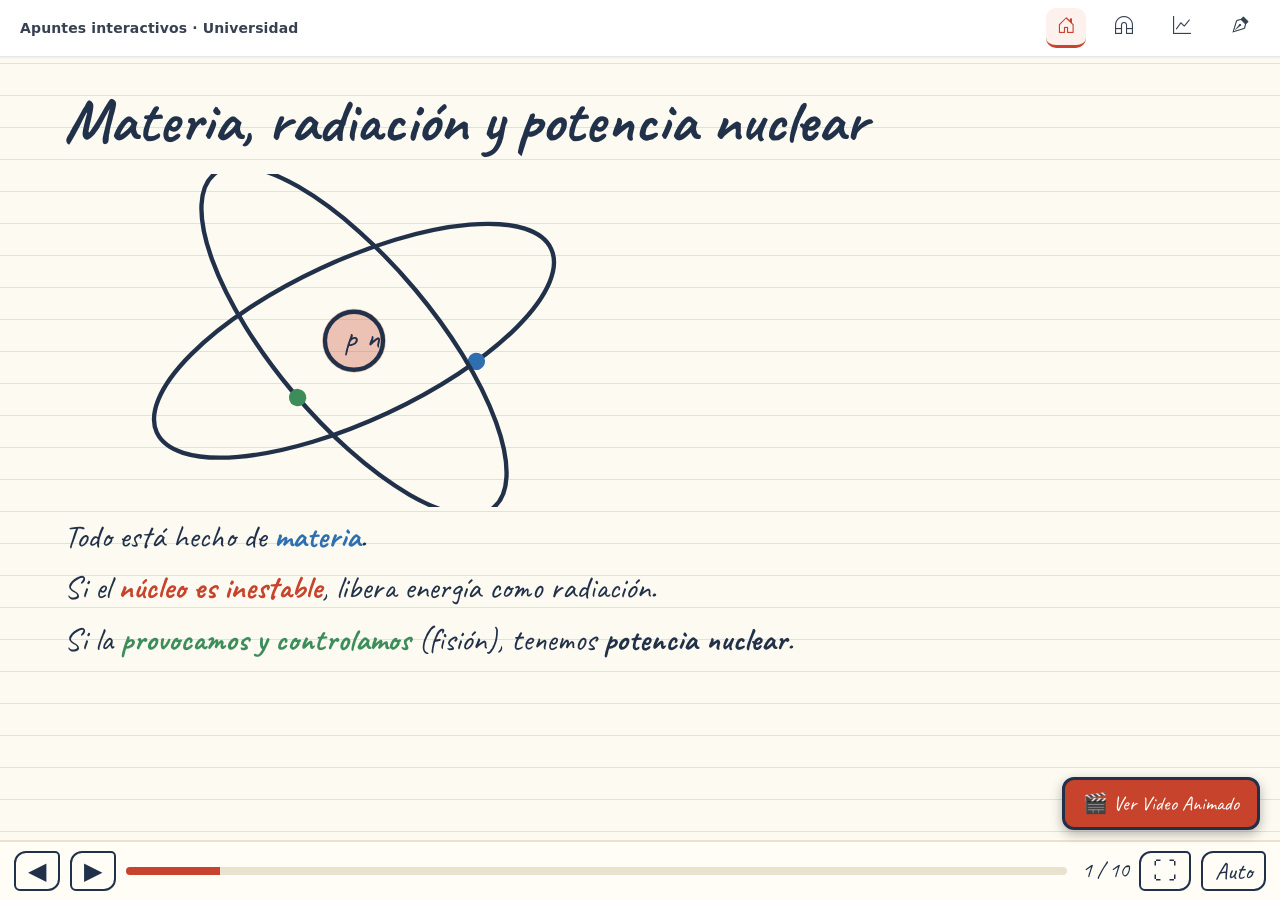
==== commit eff20be2: "feat: Agregando mejoras" ====
--- a/index.html
+++ b/index.html
@@ -9,181 +9,227 @@
 <link rel="stylesheet" href="css/exposicion.css">
 </head>
 <body data-seccion="inicio">
+
 <div id="site-header"></div>
-
 
 <div id="anim-bubble">🎬 Iniciando animación...</div>
 <button class="btn" id="btnAnimar" style="position:fixed; bottom:70px; right:20px; z-index:99999; background:var(--red); color:#fff; border:3px solid var(--ink); border-radius:12px; padding:10px 18px; font-size:20px; cursor:pointer; font-family:inherit; box-shadow:0 4px 12px rgba(0,0,0,0.3);">🎬 Ver Video Animado</button>
 
-<div id="stage">
-  <!-- 1 -->
-  <section class="scene on">
-    <h1>Materia, radiación y potencia nuclear</h1>
-    <svg class="fig" viewBox="0 0 400 230"><g filter="url(#rough)">
-      <g transform="rotate(-25 200 115)">
-        <path id="o1" d="M50 115a150 55 0 1 0 300 0a150 55 0 1 0-300 0" class="ink" pathLength="1000"/>
-        <circle r="6" fill="#2f6fb0" stroke="none"><animateMotion dur="3.2s" repeatCount="indefinite"><mpath href="#o1"/></animateMotion></circle>
-      </g>
-      <g transform="rotate(50 200 115)">
-        <path id="o2" d="M50 115a150 55 0 1 0 300 0a150 55 0 1 0-300 0" class="ink" pathLength="1000" style="transition-delay:.3s"/>
-        <circle r="6" fill="#3c8d5a" stroke="none"><animateMotion dur="4.4s" repeatCount="indefinite"><mpath href="#o2"/></animateMotion></circle>
-      </g>
-      <circle cx="200" cy="115" r="22" fill="#c8432b" fill-opacity=".3" stroke="none" class="pop d2"/>
-      <path d="M180 115a20 20 0 1 0 40 0a20 20 0 1 0-40 0" class="ink" pathLength="1000" style="transition-delay:.8s"/>
-      <text x="193" y="120" class="t fade d3">p n</text>
-    </g></svg>
-    <p class="note reveal d1">Todo está hecho de <span class="bl">materia</span>.</p>
-    <p class="note reveal d2">Si el <span class="hl">núcleo es inestable</span>, libera energía como radiación.</p>
-    <p class="note reveal d3">Si la <span class="gr">provocamos y controlamos</span> (fisión), tenemos <b>potencia nuclear</b>.</p>
-  </section>
-
-  <!-- 2 -->
-  <section class="scene">
-    <h2>Radiación: ¿qué la detiene?</h2>
-    <p class="note">Observa cómo actúan las barreras físicas frente a cada tipo de rayo.</p>
-    <div class="row">
-      <button class="btn mbtn" data-m="papel">papel</button>
-      <button class="btn mbtn" data-m="aluminio">aluminio</button>
-      <button class="btn mbtn" data-m="plomo">plomo</button>
-    </div>
-    <svg class="fig" viewBox="0 0 420 210"><g filter="url(#rough)">
-      <circle cx="60" cy="110" r="26" fill="#c8432b" fill-opacity=".2" stroke="none" class="pop"/>
-      <text x="52" y="117" class="t">núcleo</text>
-      <path id="r-a" pathLength="100" stroke="#c8432b" stroke-width="5" fill="none" stroke-linecap="round"/>
-      <path id="r-b" pathLength="100" stroke="#2f6fb0" stroke-width="3" fill="none" stroke-linecap="round"/>
-      <path id="r-g" pathLength="100" stroke="#3c8d5a" stroke-width="3" fill="none" stroke-linecap="round"/>
-      <rect id="bar" x="164" y="30" width="12" height="165" rx="2" stroke="#22314a" stroke-width="2"/>
-      <text id="bartxt" x="150" y="25" class="t"></text>
-      <text x="300" y="22" class="t">α  β  γ</text>
-    </g></svg>
-    <p class="note" id="res"></p>
-    <p class="note reveal d2">Las <span class="hl">α</span> son pesadas (papel). Las <span class="bl">β</span> son electrones (aluminio). Las <span class="gr">γ</span> son ondas puros (plomo).</p>
-  </section>
-
-  <!-- 3 -->
-  <section class="scene">
-    <h2>Fisión: la cadena</h2>
-    <p class="note">La animación muestra cómo se multiplican los neutrones explosivamente.</p>
-    <div class="row"><button class="btn" id="fire">▶ Siguiente generación</button><button class="btn" id="fres">↺ Reiniciar</button></div>
-    <svg class="fig" id="fis" viewBox="0 0 520 240"><g filter="url(#rough)">
-      <text x="10" y="36" class="t">n →</text>
-    </g></svg>
-    <p class="note" id="ftxt">Un neutrón parte un núcleo de U-235.</p>
-    <p class="note">Salen <span class="hl">2 o 3 neutrones</span> nuevos generando una reacción en cadena exponencial.</p>
-  </section>
-
-  <!-- 4 -->
-  <section class="scene">
-    <h2>Bomba vs reactor</h2>
-    <p class="note">Mueve las <b>barras de control</b> para regular la reacción.</p>
-    <div class="row"><span class="note">Barras dentro:</span><input type="range" id="rod" min="0" max="100" value="0"><b id="rodv" class="note">0%</b></div>
-    <svg class="fig" viewBox="0 0 520 250"><g filter="url(#rough)">
-      <rect x="30" y="30" width="170" height="200" rx="10" class="ink" pathLength="1000"/>
-      <rect x="50" y="50" width="130" height="160" fill="#c8432b" fill-opacity=".12" stroke="none"/>
-      <rect id="rod1" x="72" y="34" width="20" height="10" fill="#22314a"/>
-      <rect id="rod2" x="128" y="34" width="20" height="10" fill="#22314a"/>
-      <text x="40" y="250" class="t">reactor</text>
-      <path d="M250 200 H500 M250 180 V200" class="ink" pathLength="1000"/>
-      <text id="kt" x="250" y="40" class="t"></text>
-      <rect id="b0" x="270" y="180" width="26" height="10" fill="#2f6fb0"/>
-      <rect id="b1" x="308" y="180" width="26" height="10" fill="#2f6fb0"/>
-      <rect id="b2" x="346" y="180" width="26" height="10" fill="#2f6fb0"/>
-      <rect id="b3" x="384" y="180" width="26" height="10" fill="#2f6fb0"/>
-      <rect id="b4" x="422" y="180" width="26" height="10" fill="#2f6fb0"/>
-      <rect id="b5" x="460" y="180" width="26" height="10" fill="#2f6fb0"/>
-    </g></svg>
-    <p class="note" id="ktxt"></p>
-    <p class="note reveal">Sin control (bomba), k > 1 y la energía se desboca.</p>
-  </section>
-
-  <!-- 5 -->
-  <section class="scene">
-    <h2>El reactor es una máquina de vapor</h2>
-    <p class="note">Sigue el flujo animado: calor -> vapor -> turbina -> luz.</p>
-    <div class="row"><button class="btn" id="rOn">Encender reactor</button></div>
-    <svg class="fig" viewBox="0 0 600 230"><g filter="url(#rough)">
-      <rect x="20" y="70" width="110" height="100" rx="10" class="ink" pathLength="1000"/>
-      <text x="34" y="125" class="t" fill="#c8432b">reactor</text>
-      <path id="steam" d="M130 100 H250" stroke="#7fb2e0" stroke-width="10" fill="none" stroke-linecap="round" opacity=".5"/>
-      <g id="vap"><circle r="5" fill="#2f6fb0" stroke="none"><animateMotion dur="1.4s" repeatCount="indefinite"><mpath href="#steam"/></animateMotion></circle>
-      <circle r="5" fill="#2f6fb0" stroke="none"><animateMotion dur="1.4s" begin="-.7s" repeatCount="indefinite"><mpath href="#steam"/></animateMotion></circle></g>
-      <text x="140" y="88" class="t" fill="#2f6fb0">vapor</text>
-      <circle cx="280" cy="110" r="40" class="ink" pathLength="1000"/>
-      <g id="blades" class="blades"><path d="M280 110 L310 90 M280 110 L270 140 M280 110 L250 115 M280 110 L300 130" stroke="#22314a" stroke-width="5" stroke-linecap="round"/></g>
-      <text x="250" y="180" class="t">turbina</text>
-      <path d="M320 110 H340" class="ink" pathLength="1000"/>
-      <rect x="340" y="75" width="90" height="70" rx="8" class="ink" pathLength="1000"/>
-      <text x="350" y="116" class="t" fill="#3c8d5a">generador</text>
-      <path d="M430 110 H480" class="ink" pathLength="1000"/>
-      <path d="M480 115 L500 115 L505 100 L515 100 Z" fill="none" stroke="#22314a" stroke-width="3"/>
-      <path id="bulbg" d="M 480 60 Q 530 30 550 60 M485 40 L 500 55 M 540 40 L 525 55" stroke="#f2c94c" stroke-width="3" fill="none" opacity="0"/>
-      <circle id="bulb" cx="510" cy="130" r="22" fill="none" stroke="#22314a" stroke-width="3"/>
-      <text x="480" y="180" class="t" fill="#3c8d5a">luz</text>
-    </svg></svg>
-    <p class="note reveal d1">La turbina mueve el generador y genera <span class="gr">electricidad</span>.</p>
-  </section>
-
-  <!-- 6 -->
-  <section class="scene">
-    <h2>Medicina</h2>
-    <p class="note">Selecciona una aplicación de la radiación médica:</p>
-    <div class="row" id="cards">
-      <span class="card sel" data-k="diag">diagnóstico</span>
-      <span class="card" data-k="rad">radioterapia</span>
-      <span class="card" data-k="tir">yodo-131</span>
-      <span class="card" data-k="ester">esterilización</span>
-    </div>
-    <svg class="fig" id="medsvg" viewBox="0 0 420 220"></svg>
-    <p class="note" id="medtxt"></p>
-    <p class="note hl">Aplicado siempre con estricta dosis controlada.</p>
-  </section>
-
-  <!-- 7 -->
-  <section class="scene">
-    <h2>Fórmulas clave</h2>
-    <p class="note" style="font-size:clamp(44px,9vw,76px)"><span class="hl">E = m c²</span></p>
-    <div class="row"><span class="note">masa:</span><input type="range" id="mass" min="0" max="10" step="0.5" value="1"><b id="massv" class="note">1 g</b></div>
-    <p class="note" id="eout"></p>
-    <div class="row"><span class="note">trabajo útil (de 100 J de calor):</span><input type="range" id="util" min="0" max="60" value="30"><b id="utilv" class="note">30 J</b></div>
-    <div class="bar" style="max-width:340px"><i id="effbar"></i></div>
-    <p class="note">Eficiencia = trabajo útil / calor de entrada: <b id="eff"></b></p>
-    <p class="note reveal">En reacciones se conservan <span class="bl">A</span> (número másico) y la <span class="bl">carga</span>.</p>
-  </section>
-
-  <!-- 8 -->
-  <section class="scene">
-    <h2>Para repasar</h2>
-    <p class="note">Haz clic en cada ítem para verificar tu dominio:</p>
-    <button class="item" data-i><span class="ck"></span>fisión y cadena</button>
-    <button class="item" data-i><span class="ck"></span>masa crítica y exponencial</button>
-    <button class="item" data-i><span class="ck"></span>bomba vs reactor (control)</button>
-    <button class="item" data-i><span class="ck"></span>reactor → vapor → turbina → luz</button>
-    <button class="item" data-i><span class="ck"></span>α, β y γ con sus barreras</button>
-    <p class="note" id="done">Pregúntate: ¿qué controla la cadena?</p>
-  </section>
-
-  <!-- 9 -->
-  <section class="scene" data-s="8">
-    <h2>Preguntas de parcial</h2>
-    <p class="note">Toca una opción para responder y ver la explicación en vivo.</p>
-    <div id="quiz"></div>
-  </section>
+<div class="main-layout">
+  <div id="stage">
+
+    <!-- 1. MATERIA -->
+    <section class="scene on">
+      <h1>Materia, radiación y potencia nuclear</h1>
+      <svg class="fig" viewBox="0 0 400 230"><g filter="url(#rough)">
+        <g transform="rotate(-25 200 115)">
+          <path id="o1" d="M50 115a150 55 0 1 0 300 0a150 55 0 1 0-300 0" class="ink" pathLength="1000"/>
+          <circle r="6" fill="#2f6fb0" stroke="none"><animateMotion dur="3.2s" repeatCount="indefinite"><mpath href="#o1"/></animateMotion></circle>
+        </g>
+        <g transform="rotate(50 200 115)">
+          <path id="o2" d="M50 115a150 55 0 1 0 300 0a150 55 0 1 0-300 0" class="ink" pathLength="1000" style="transition-delay:.3s"/>
+          <circle r="6" fill="#3c8d5a" stroke="none"><animateMotion dur="4.4s" repeatCount="indefinite"><mpath href="#o2"/></animateMotion></circle>
+        </g>
+        <circle cx="200" cy="115" r="22" fill="#c8432b" fill-opacity=".3" stroke="none" class="pop d2"/>
+        <path d="M180 115a20 20 0 1 0 40 0a20 20 0 1 0-40 0" class="ink" pathLength="1000" style="transition-delay:.8s"/>
+        <text x="193" y="120" class="t fade d3">p n</text>
+      </g></svg>
+      <p class="note reveal d1">Todo está hecho de <span class="bl">materia</span>.</p>
+      <p class="note reveal d2">Si el <span class="hl">núcleo es inestable</span>, libera energía como radiación.</p>
+      <p class="note reveal d3">Si la <span class="gr">provocamos y controlamos</span> (fisión), tenemos <b>potencia nuclear</b>.</p>
+    </section>
+
+    <!-- 2. RADIACIÓN -->
+    <section class="scene">
+      <h2>Radiación: ¿qué la detiene?</h2>
+      <p class="note">Observa cómo actúan las barreras físicas frente a cada tipo de rayo.</p>
+      <div class="row">
+        <button class="btn mbtn" data-m="papel">papel</button>
+        <button class="btn mbtn" data-m="aluminio">aluminio</button>
+        <button class="btn mbtn" data-m="plomo">plomo</button>
+      </div>
+      <svg class="fig" viewBox="0 0 420 210"><g filter="url(#rough)">
+        <circle cx="60" cy="110" r="26" fill="#c8432b" fill-opacity=".2" stroke="none" class="pop"/>
+        <text x="52" y="117" class="t">núcleo</text>
+        <path id="r-a" pathLength="100" stroke="#c8432b" stroke-width="5" fill="none" stroke-linecap="round"/>
+        <path id="r-b" pathLength="100" stroke="#2f6fb0" stroke-width="3" fill="none" stroke-linecap="round"/>
+        <path id="r-g" pathLength="100" stroke="#3c8d5a" stroke-width="3" fill="none" stroke-linecap="round"/>
+        <rect id="bar" x="164" y="30" width="12" height="165" rx="2" stroke="#22314a" stroke-width="2"/>
+        <text id="bartxt" x="150" y="25" class="t"></text>
+        <text x="300" y="22" class="t">α  β  γ</text>
+      </g></svg>
+      <p class="note" id="res"></p>
+      <p class="note reveal d2">Las <span class="hl">α</span> son núcleos de helio (papel). Las <span class="bl">β</span> son electrones rápidos (aluminio). Las <span class="gr">γ</span> son fotones de alta energía: el plomo las atenúa, pero no las elimina del todo.</p>
+    </section>
+<!-- 3. FISIÓN -->
+<section class="scene">
+  <h2>Fisión: la reacción en cadena</h2>
+  <p class="note">Un neutrón entra a un núcleo de <b>U-235</b>, el núcleo se parte en dos y se liberan <b>2 o 3 neutrones</b>. Cada uno puede partir otro núcleo.</p>
+
+  <svg class="fis-svg" id="fis" viewBox="0 0 560 170">
+    <text x="10" y="24" class="t">Generación 0: 1 neutrón</text>
+    <circle cx="60" cy="70" r="13" fill="#c8432b" fill-opacity=".3" stroke="#22314a" stroke-width="2"/>
+    <text x="55" y="75" class="t" style="font-size:16px">n</text>
+  </svg>
+
+  <div class="row">
+    <button class="btn" id="fire">Siguiente generación ▶</button>
+    <button class="btn" id="fres">Reiniciar ↺</button>
+  </div>
+  <p class="note" id="ftxt">Un neutrón entra a un núcleo de U-235 e inicia la primera fisión.</p>
+
+  <p class="note reveal d2 eq">
+    Ejemplo típico: n + <sup>235</sup>U → <sup>141</sup>Ba + <sup>92</sup>Kr + 3n + energía
+    <span style="font-size:.8em">(unos 200 MeV)</span>
+  </p>
+
+  <div class="note reveal d3 kbox">
+    <b>k</b> = neutrones de una generación ÷ neutrones de la generación anterior. En este modelo ideal, k ≈ 2,5. En un reactor real, muchos neutrones se pierden o son absorbidos.
+  </div>
+</section>
+
+    <!-- 4. HISTORIA -->
+    <section class="scene">
+      <h2>De la ciencia a la energía</h2>
+      <p class="note reveal d1"><span class="bl">1938:</span> Hahn y Strassmann (Berlín) detectan bario al bombardear uranio con neutrones. Es la <b>fisión</b>.</p>
+      <p class="note reveal d2"><span class="bl">1939:</span> Meitner y Frisch la explican: el núcleo se divide y libera una enorme cantidad de energía.</p>
+      <p class="note reveal d3"><span class="gr">2 de diciembre de 1942:</span> Fermi logra la primera reacción en cadena controlada (Chicago Pile-1).</p>
+      <p class="note reveal d4"><span class="hl">Agosto de 1945:</span> las bombas de Hiroshima y Nagasaki usan fisión sin control. Luego vino la energía civil: en 1954 entró en red la primera central nuclear (Obninsk, URSS).</p>
+    </section>
+
+    <!-- 5. BOMBA VS REACTOR -->
+    <section class="scene">
+      <h2>Bomba vs reactor: el control de k</h2>
+      <p class="note">Mueve el deslizador para introducir las <span class="bl">barras de control</span> en el núcleo. Pasa el mouse sobre el diagrama para ver qué representa cada parte.</p>
+      <svg class="fig" viewBox="0 0 420 210">
+        <g class="hov" data-tip="Núcleo: aquí ocurre la fisión del U-235. Cuantos más neutrones se absorben, menor es k.">
+          <rect x="150" y="20" width="120" height="170" rx="8" fill="#c8432b" fill-opacity=".12" stroke="#22314a" stroke-width="3"/>
+          <text x="170" y="180" class="t">núcleo</text>
+        </g>
+        <g class="hov" data-tip="Barras de control: absorben neutrones. Más dentro del núcleo = menos reacción.">
+          <rect id="rod1" x="168" y="20" width="14" height="10" fill="#2f6fb0" stroke="#22314a" stroke-width="2"/>
+          <rect id="rod2" x="238" y="20" width="14" height="10" fill="#2f6fb0" stroke="#22314a" stroke-width="2"/>
+        </g>
+        <text id="kt" x="20" y="60" class="t">k = 2.50</text>
+      </svg>
+      <div class="row">
+        <span class="note">Barras dentro:</span>
+        <input type="range" id="rod" min="0" max="100" value="0">
+        <span class="note" id="rodv">0%</span>
+      </div>
+      <p class="note" id="ktxt"></p>
+      <p class="note reveal d2">Pregunta para pensar: ¿en qué porcentaje de barras crees que k queda en 1?</p>
+      <p class="note reveal d3">Un reactor opera en k ≈ 1 porque los <b>neutrones retardados</b> dan tiempo al sistema para reaccionar. Una bomba no tiene ese control: usa uranio muy enriquecido, neutrones rápidos y compresión extrema.</p>
+    </section>
+
+    <!-- 6. MÁQUINA DE VAPOR -->
+    <section class="scene">
+      <h2>El reactor es una máquina de vapor</h2>
+      <p class="note">Pulsa el botón y pasa el mouse sobre cada parte del sistema.</p>
+      <svg class="fig" viewBox="0 0 560 230">
+        <g class="hov" data-tip="Reactor: la fisión calienta el agua del circuito primario.">
+          <rect x="20" y="120" width="110" height="90" rx="10" fill="#c8432b" fill-opacity=".2" stroke="#22314a" stroke-width="3"/>
+          <text x="38" y="170" class="t">reactor</text>
+        </g>
+        <path d="M130 165 H250" stroke="#22314a" stroke-width="6" stroke-linecap="round"/>
+        <g id="vap" class="hov" data-tip="Vapor: agua hervida a alta presión que sale hacia la turbina.">
+          <ellipse cx="150" cy="80" rx="30" ry="18" fill="#fff" stroke="#22314a" stroke-width="2"/>
+          <ellipse cx="185" cy="62" rx="22" ry="14" fill="#fff" stroke="#22314a" stroke-width="2"/>
+        </g>
+        <g class="hov" data-tip="Turbina: el vapor empuja sus aspas y la hace girar.">
+          <circle cx="280" cy="110" r="36" fill="none" stroke="#22314a" stroke-width="3"/>
+          <g id="blades" class="blades">
+            <path d="M280 110 L280 80 M280 110 L308 126 M280 110 L252 126" stroke="#22314a" stroke-width="6" stroke-linecap="round"/>
+          </g>
+        </g>
+        <line x1="316" y1="110" x2="350" y2="110" stroke="#22314a" stroke-width="5"/>
+        <g class="hov" data-tip="Generador: convierte el giro mecánico en electricidad.">
+          <rect x="350" y="85" width="70" height="50" rx="6" fill="#fffdf5" stroke="#22314a" stroke-width="3"/>
+          <text x="362" y="117" class="t">gen.</text>
+        </g>
+        <line x1="420" y1="110" x2="462" y2="110" stroke="#22314a" stroke-width="3" stroke-dasharray="5"/>
+        <g id="bulbg" class="hov" data-tip="Luz: la electricidad alimenta la red.">
+          <circle cx="495" cy="110" r="25" fill="#ffe27a" stroke="#22314a" stroke-width="3"/>
+          <text x="478" y="170" class="t">luz</text>
+        </g>
+      </svg>
+      <div class="row">
+        <button class="btn" id="rOn" style="background:var(--red); color:#fff;">Encender reactor</button>
+      </div>
+      <p class="note reveal d2">La turbina mueve el generador y produce electricidad. Es un proceso térmico: con 100 J de calor, solo unos 30 J son trabajo útil.</p>
+    </section>
+
+    <!-- 7. MEDICINA -->
+    <section class="scene">
+      <h2>Medicina</h2>
+      <p class="note">Selecciona una aplicación de la radiación médica:</p>
+      <div class="row" id="cards">
+        <div class="card" data-k="diag">diagnóstico</div>
+        <div class="card" data-k="rad">radioterapia</div>
+        <div class="card" data-k="tir">yodo-131</div>
+        <div class="card" data-k="ester">esterilización</div>
+      </div>
+      <svg class="fig" id="medsvg" viewBox="0 0 420 210"></svg>
+      <p class="note" id="medtxt"></p>
+    </section>
+
+    <!-- 8. FÓRMULAS -->
+    <section class="scene">
+      <h2>Fórmulas clave</h2>
+      <p class="note">E = mc²: la masa también es una forma de energía.</p>
+      <div class="row">
+        <span class="note">masa:</span>
+        <input type="range" id="mass" min="1" max="10" step="1" value="1">
+        <span class="note" id="massv">1 g</span>
+      </div>
+      <p class="note" id="eout"></p>
+      <p class="note">Eficiencia = trabajo útil / calor de entrada.</p>
+      <div class="row">
+        <span class="note">trabajo útil (de 100 J de calor):</span>
+        <input type="range" id="util" min="0" max="100" value="30">
+        <span class="note" id="utilv">30 J</span>
+      </div>
+      <div class="bar"><i id="effbar"></i></div>
+      <p class="note">Eficiencia: <span id="eff">30%</span></p>
+    </section>
+
+    <!-- 9. REPASO -->
+    <section class="scene">
+      <h2>Repaso</h2>
+      <p class="note">Toca cada punto para marcarlo cuando lo domines:</p>
+      <button class="item"><span class="ck"></span>La α es un núcleo de helio; la detiene el papel.</button>
+      <button class="item"><span class="ck"></span>La β es un electrón rápido; la detiene el aluminio.</button>
+      <button class="item"><span class="ck"></span>La γ es un fotón; el plomo la atenúa pero no la elimina.</button>
+      <button class="item"><span class="ck"></span>En la fisión, un neutrón parte un U-235 y libera 2 o 3 neutrones.</button>
+      <button class="item"><span class="ck"></span>k = 1 es crítico (estable); k > 1 crece; k < 1 se apaga.</button>
+      <button class="item"><span class="ck"></span>Las barras de control absorben neutrones para regular k.</button>
+      <button class="item"><span class="ck"></span>Reactor → calor → vapor → turbina → generador → electricidad.</button>
+      <button class="item"><span class="ck"></span>E = mc² y eficiencia = trabajo útil / calor de entrada.</button>
+      <button class="item"><span class="ck"></span>En una reacción se conservan el número másico A y la carga.</button>
+    </section>
+
+    <!-- 10. PREGUNTAS TIPO PARCIAL -->
+    <section class="scene">
+      <h2>Preguntas tipo parcial</h2>
+      <div id="quiz"></div>
+    </section>
+
+  </div>
 </div>
 
-<!-- BARRA DE NAVEGACIÓN INFERIOR (ESTABA FALTANDO AQUÍ) -->
 <div id="nav">
   <button class="btn" id="prev">◀</button>
   <button class="btn" id="next">▶</button>
   <div id="fillw"><div id="fill"></div></div>
-  <span id="cnt">1 / 9</span>
+  <span id="cnt">1 / 10</span>
   <button class="btn" id="full" title="Pantalla completa">⛶</button>
   <button class="btn" id="auto">Auto</button>
 </div>
 
-
-<!-- Scripts externos -->
+<div id="tip"></div>
+
 <script src="js/exposicion.js"></script>
-  <script src="js/nav.js"></script>
+<script src="js/nav.js"></script>
 
 </body>
 </html>
--- a/css/exposicion.css
+++ b/css/exposicion.css
@@ -81,4 +81,23 @@
   background: var(--red); color: #fff; border: 3px solid var(--ink);
   border-radius: 12px; padding: 10px 18px; font-size: 20px;
   cursor: pointer; font-family: inherit; box-shadow: 0 4px 12px rgba(0,0,0,0.3);
-}+}
+
+#tip{position:fixed;display:none;pointer-events:none;z-index:100000;background:var(--ink);color:#fff;padding:8px 14px;border-radius:12px;font-size:22px;max-width:280px;line-height:1.25;box-shadow:0 4px 12px rgba(0,0,0,.3)}
+.hov{cursor:pointer;transition:opacity .2s}
+.hov:hover{opacity:.75}
+
+/* Sin barra de scroll visible en las escenas */
+.scene{overflow-y:auto;scrollbar-width:none;-ms-overflow-style:none}
+.scene::-webkit-scrollbar{display:none}
+
+/* Números de las ecuaciones legibles */
+.eq sup,.eq sub{font-size:.65em;line-height:0}
+.eq sup{vertical-align:.7em}
+.eq sub{vertical-align:-.3em}
+
+/* SVG de fisión compacto */
+.fis-svg{width:100%;max-width:560px;height:auto;display:block;margin:.2em 0}
+
+/* Recuadro de k dentro de la pantalla */
+.kbox{font-size:24px;line-height:1.3;border:2px dashed var(--ink);border-radius:12px;padding:8px 12px;max-width:100%;box-sizing:border-box}
